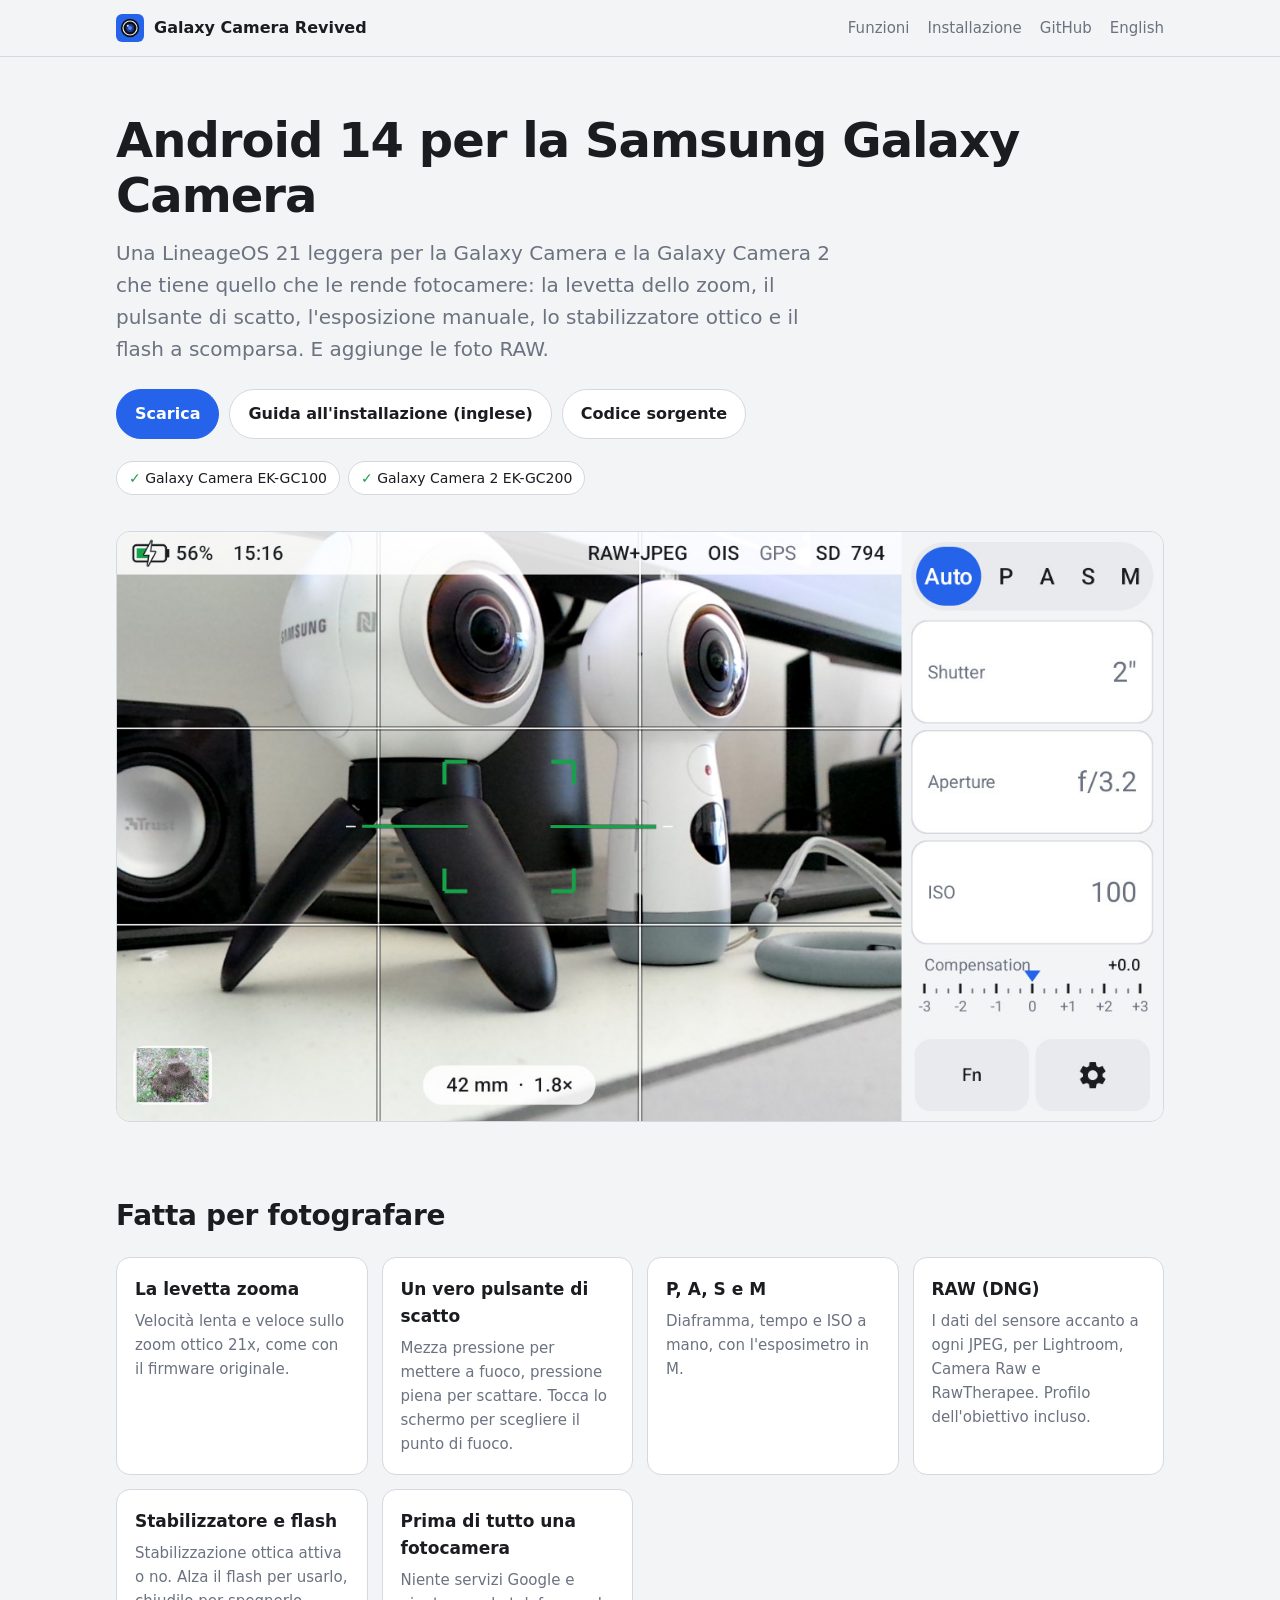
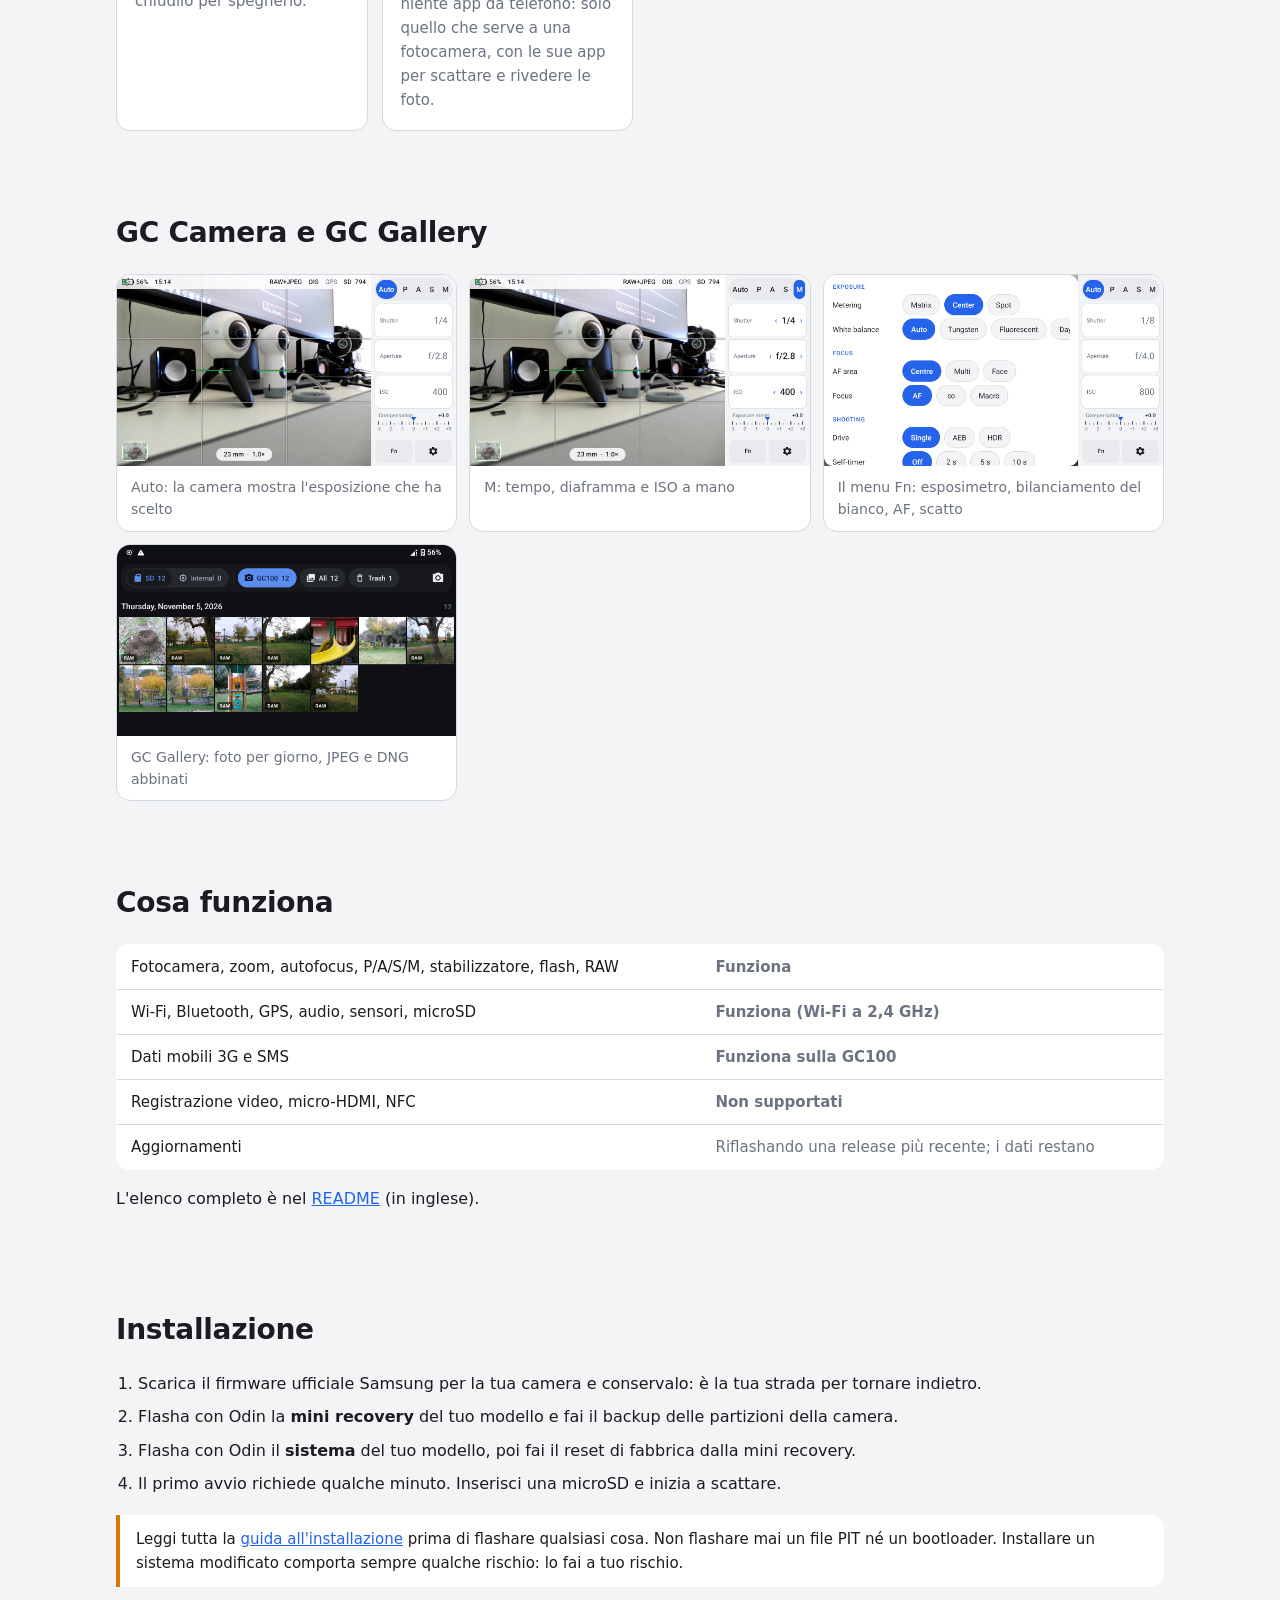
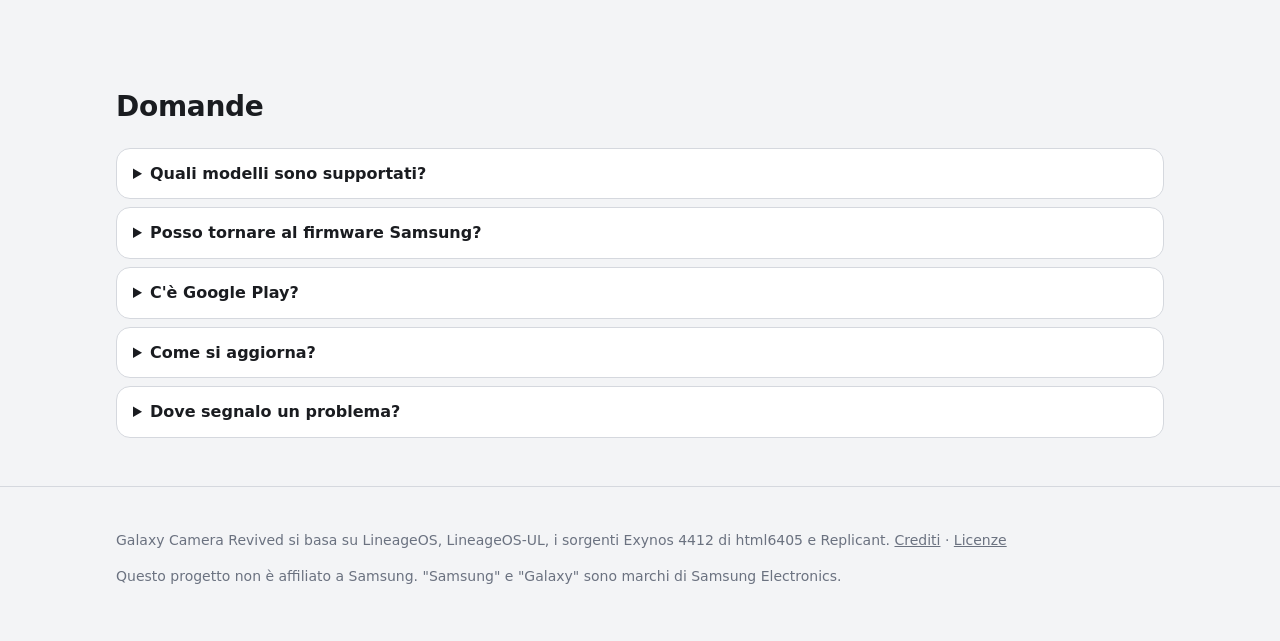
==== docs/it/index.html @ e8f49c90 "GitHub Pages site (English and Italian) and the social preview docs/index.html and docs/it/index.htm" ====
<!doctype html>
<html lang="it">
<head>
<meta charset="utf-8">
<meta name="viewport" content="width=device-width, initial-scale=1">
<title>Galaxy Camera Revived: Android 14 per la Samsung Galaxy Camera (EK-GC100, EK-GC200)</title>
<meta name="description" content="Una custom ROM gratuita che porta Android 14 (LineageOS 21) sulla Samsung Galaxy Camera EK-GC100 e sulla Galaxy Camera 2 EK-GC200: zoom ottico 21x con la levetta, P/A/S/M, stabilizzatore, flash a scomparsa e foto RAW (DNG).">
<link rel="canonical" href="https://simoneluconi.github.io/GalaxyCameraRevived/it/">
<link rel="alternate" hreflang="en" href="https://simoneluconi.github.io/GalaxyCameraRevived/">
<link rel="alternate" hreflang="it" href="https://simoneluconi.github.io/GalaxyCameraRevived/it/">
<link rel="alternate" hreflang="x-default" href="https://simoneluconi.github.io/GalaxyCameraRevived/">
<link rel="icon" href="../icon.svg" type="image/svg+xml">
<link rel="stylesheet" href="../style.css">
<meta property="og:type" content="website">
<meta property="og:title" content="Galaxy Camera Revived: Android 14 per la Samsung Galaxy Camera">
<meta property="og:description" content="LineageOS 21 per la Galaxy Camera EK-GC100 e la Galaxy Camera 2 EK-GC200: zoom 21x, modalità manuali, stabilizzatore, RAW (DNG).">
<meta property="og:url" content="https://simoneluconi.github.io/GalaxyCameraRevived/it/">
<meta property="og:image" content="https://simoneluconi.github.io/GalaxyCameraRevived/social-preview.png">
<meta property="og:image:width" content="1280">
<meta property="og:image:height" content="640">
<meta property="og:locale" content="it_IT">
<meta property="og:locale:alternate" content="en_US">
<meta name="twitter:card" content="summary_large_image">
<meta name="twitter:title" content="Galaxy Camera Revived: Android 14 per la Samsung Galaxy Camera">
<meta name="twitter:description" content="LineageOS 21 per la EK-GC100 e la EK-GC200: zoom 21x, modalità manuali, stabilizzatore, RAW (DNG).">
<meta name="twitter:image" content="https://simoneluconi.github.io/GalaxyCameraRevived/social-preview.png">
<script type="application/ld+json">
{
  "@context": "https://schema.org",
  "@type": "SoftwareApplication",
  "name": "Galaxy Camera Revived",
  "inLanguage": "it",
  "description": "Una custom ROM (LineageOS 21, Android 14) per la Samsung Galaxy Camera EK-GC100 e la Galaxy Camera 2 EK-GC200, con le sue app fotocamera e galleria e il supporto RAW (DNG).",
  "applicationCategory": "OperatingSystem",
  "operatingSystem": "Android 14 (LineageOS 21)",
  "softwareVersion": "20261112",
  "url": "https://simoneluconi.github.io/GalaxyCameraRevived/it/",
  "downloadUrl": "https://github.com/simoneluconi/GalaxyCameraRevived/releases/latest",
  "codeRepository": "https://github.com/simoneluconi/GalaxyCameraRevived",
  "offers": { "@type": "Offer", "price": "0", "priceCurrency": "EUR" },
  "author": { "@type": "Person", "name": "Simone Luconi", "url": "https://github.com/simoneluconi" }
}
</script>
<script type="application/ld+json">
{
  "@context": "https://schema.org",
  "@type": "FAQPage",
  "inLanguage": "it",
  "mainEntity": [
    { "@type": "Question", "name": "Quali modelli di Galaxy Camera sono supportati?",
      "acceptedAnswer": { "@type": "Answer", "text": "La Galaxy Camera EK-GC100 e la Galaxy Camera 2 EK-GC200. Ognuna ha i suoi file. GC110 e GC120 non sono supportate." } },
    { "@type": "Question", "name": "Posso tornare al firmware Samsung?",
      "acceptedAnswer": { "@type": "Answer", "text": "Sì. Il firmware ufficiale Samsung si può riflashare con Odin in qualsiasi momento. La guida spiega come, e chiede prima un backup delle partizioni della camera." } },
    { "@type": "Question", "name": "C'è Google Play?",
      "acceptedAnswer": { "@type": "Answer", "text": "No. Non ci sono servizi Google né store; le altre app si installano da file APK." } },
    { "@type": "Question", "name": "Come si aggiorna?",
      "acceptedAnswer": { "@type": "Answer", "text": "Si flasha con Odin il nuovo pacchetto di sistema del proprio modello. Foto, app e impostazioni restano." } },
    { "@type": "Question", "name": "Scatta in RAW?",
      "acceptedAnswer": { "@type": "Answer", "text": "Sì. GC Camera può salvare un DNG accanto a ogni JPEG. I DNG si aprono in Lightroom, Camera Raw e RawTherapee, ed è incluso un profilo dell'obiettivo." } }
  ]
}
</script>
</head>
<body>
<header class="top">
  <div class="wrap">
    <a class="brand" href="./"><img src="../icon.svg" alt="">Galaxy Camera Revived</a>
    <nav>
      <a class="hide-sm" href="#funzioni">Funzioni</a>
      <a class="hide-sm" href="#installazione">Installazione</a>
      <a href="https://github.com/simoneluconi/GalaxyCameraRevived">GitHub</a>
      <a href="../" hreflang="en" lang="en">English</a>
    </nav>
  </div>
</header>

<main class="wrap">
  <section class="hero">
    <h1>Android 14 per la Samsung Galaxy Camera</h1>
    <p class="lead">Una LineageOS 21 leggera per la Galaxy Camera e la Galaxy Camera 2 che tiene quello che le rende fotocamere: la levetta dello zoom, il pulsante di scatto, l'esposizione manuale, lo stabilizzatore ottico e il flash a scomparsa. E aggiunge le foto RAW.</p>
    <div class="buttons">
      <a class="btn primary" href="https://github.com/simoneluconi/GalaxyCameraRevived/releases/latest">Scarica</a>
      <a class="btn" href="https://github.com/simoneluconi/GalaxyCameraRevived/blob/main/docs/INSTALL.md">Guida all'installazione (inglese)</a>
      <a class="btn" href="https://github.com/simoneluconi/GalaxyCameraRevived">Codice sorgente</a>
    </div>
    <div class="models">
      <span class="chip"><b>✓</b> Galaxy Camera EK-GC100</span>
      <span class="chip"><b>✓</b> Galaxy Camera 2 EK-GC200</span>
    </div>
    <div class="shot-hero"><img src="../screenshots/camera-zoom.jpg" alt="GC Camera con lo zoom e la messa a fuoco bloccata, su una Galaxy Camera con Galaxy Camera Revived" width="1280" height="720"></div>
  </section>

  <section id="funzioni">
    <h2>Fatta per fotografare</h2>
    <div class="grid">
      <div class="card"><h3>La levetta zooma</h3><p>Velocità lenta e veloce sullo zoom ottico 21x, come con il firmware originale.</p></div>
      <div class="card"><h3>Un vero pulsante di scatto</h3><p>Mezza pressione per mettere a fuoco, pressione piena per scattare. Tocca lo schermo per scegliere il punto di fuoco.</p></div>
      <div class="card"><h3>P, A, S e M</h3><p>Diaframma, tempo e ISO a mano, con l'esposimetro in M.</p></div>
      <div class="card"><h3>RAW (DNG)</h3><p>I dati del sensore accanto a ogni JPEG, per Lightroom, Camera Raw e RawTherapee. Profilo dell'obiettivo incluso.</p></div>
      <div class="card"><h3>Stabilizzatore e flash</h3><p>Stabilizzazione ottica attiva o no. Alza il flash per usarlo, chiudilo per spegnerlo.</p></div>
      <div class="card"><h3>Prima di tutto una fotocamera</h3><p>Niente servizi Google e niente app da telefono: solo quello che serve a una fotocamera, con le sue app per scattare e rivedere le foto.</p></div>
    </div>
  </section>

  <section id="schermate">
    <h2>GC Camera e GC Gallery</h2>
    <div class="shots">
      <figure><img src="../screenshots/camera-auto.jpg" alt="GC Camera in modalità Auto" loading="lazy" width="1280" height="720"><figcaption>Auto: la camera mostra l'esposizione che ha scelto</figcaption></figure>
      <figure><img src="../screenshots/camera-manual.jpg" alt="GC Camera in modalità manuale" loading="lazy" width="1280" height="720"><figcaption>M: tempo, diaframma e ISO a mano</figcaption></figure>
      <figure><img src="../screenshots/camera-fn.jpg" alt="Il menu Fn di GC Camera" loading="lazy" width="1280" height="720"><figcaption>Il menu Fn: esposimetro, bilanciamento del bianco, AF, scatto</figcaption></figure>
      <figure><img src="../screenshots/gallery-grid.jpg" alt="La griglia di GC Gallery" loading="lazy" width="1280" height="720"><figcaption>GC Gallery: foto per giorno, JPEG e DNG abbinati</figcaption></figure>
    </div>
  </section>

  <section id="stato">
    <h2>Cosa funziona</h2>
    <table class="status">
      <tr><td>Fotocamera, zoom, autofocus, P/A/S/M, stabilizzatore, flash, RAW</td><td class="ok">Funziona</td></tr>
      <tr><td>Wi-Fi, Bluetooth, GPS, audio, sensori, microSD</td><td class="ok">Funziona (Wi-Fi a 2,4 GHz)</td></tr>
      <tr><td>Dati mobili 3G e SMS</td><td class="ok">Funziona sulla GC100</td></tr>
      <tr><td>Registrazione video, micro-HDMI, NFC</td><td class="no">Non supportati</td></tr>
      <tr><td>Aggiornamenti</td><td>Riflashando una release più recente; i dati restano</td></tr>
    </table>
    <p>L'elenco completo è nel <a href="https://github.com/simoneluconi/GalaxyCameraRevived#what-works">README</a> (in inglese).</p>
  </section>

  <section id="installazione">
    <h2>Installazione</h2>
    <ol class="steps">
      <li>Scarica il firmware ufficiale Samsung per la tua camera e conservalo: è la tua strada per tornare indietro.</li>
      <li>Flasha con Odin la <b>mini recovery</b> del tuo modello e fai il backup delle partizioni della camera.</li>
      <li>Flasha con Odin il <b>sistema</b> del tuo modello, poi fai il reset di fabbrica dalla mini recovery.</li>
      <li>Il primo avvio richiede qualche minuto. Inserisci una microSD e inizia a scattare.</li>
    </ol>
    <div class="note">Leggi tutta la <a href="https://github.com/simoneluconi/GalaxyCameraRevived/blob/main/docs/INSTALL.md">guida all'installazione</a> prima di flashare qualsiasi cosa. Non flashare mai un file PIT né un bootloader. Installare un sistema modificato comporta sempre qualche rischio: lo fai a tuo rischio.</div>
  </section>

  <section id="domande">
    <h2>Domande</h2>
    <details><summary>Quali modelli sono supportati?</summary><p>La Galaxy Camera EK-GC100 e la Galaxy Camera 2 EK-GC200. Ognuna ha i suoi file: non flashare mai i file di un modello sull'altro. GC110 e GC120 non sono supportate.</p></details>
    <details><summary>Posso tornare al firmware Samsung?</summary><p>Sì, con Odin, in qualsiasi momento. La guida spiega come.</p></details>
    <details><summary>C'è Google Play?</summary><p>No. Non ci sono servizi Google né store; le altre app si installano da file APK.</p></details>
    <details><summary>Come si aggiorna?</summary><p>Si flasha con Odin il nuovo pacchetto di sistema del proprio modello. Foto, app e impostazioni restano.</p></details>
    <details><summary>Dove segnalo un problema?</summary><p>Apri una <a href="https://github.com/simoneluconi/GalaxyCameraRevived/issues">issue su GitHub</a>, indicando il modello e i passi che portano al problema.</p></details>
  </section>
</main>

<footer>
  <div class="wrap">
    <p>Galaxy Camera Revived si basa su LineageOS, LineageOS-UL, i sorgenti Exynos 4412 di html6405 e Replicant. <a href="https://github.com/simoneluconi/GalaxyCameraRevived#credits">Crediti</a> · <a href="https://github.com/simoneluconi/GalaxyCameraRevived#licences">Licenze</a></p>
    <p>Questo progetto non è affiliato a Samsung. "Samsung" e "Galaxy" sono marchi di Samsung Electronics.</p>
  </div>
</footer>
</body>
</html>
---- docs/style.css ----
:root {
  --bg: #f3f4f6;
  --surface: #ffffff;
  --surface-2: #e8eaee;
  --text: #1a1c20;
  --muted: #6b7280;
  --line: #d5d8de;
  --accent: #2563eb;
  --on-accent: #ffffff;
  --ok: #16a34a;
  --warn: #d97706;
  --radius: 14px;
  --max: 1080px;
}
@media (prefers-color-scheme: dark) {
  :root {
    --bg: #0f1013;
    --surface: #181a1e;
    --surface-2: #25282d;
    --text: #e8eaee;
    --muted: #9ca3af;
    --line: #2f3338;
    --accent: #4f86f7;
    --ok: #22c55e;
    --warn: #f59e0b;
  }
}
* { box-sizing: border-box; }
html { scroll-behavior: smooth; }
body {
  margin: 0;
  background: var(--bg);
  color: var(--text);
  font: 16px/1.6 system-ui, -apple-system, "Segoe UI", Roboto, "Helvetica Neue", Arial, sans-serif;
}
a { color: var(--accent); }
img { max-width: 100%; height: auto; display: block; }
.wrap { max-width: var(--max); margin: 0 auto; padding: 0 16px; }

header.top {
  position: sticky; top: 0; z-index: 10;
  background: color-mix(in srgb, var(--bg) 88%, transparent);
  backdrop-filter: blur(8px);
  border-bottom: 1px solid var(--line);
}
header.top .wrap { display: flex; align-items: center; gap: 12px; height: 56px; }
.brand { display: flex; align-items: center; gap: 10px; font-weight: 700; color: var(--text); text-decoration: none; }
.brand img { width: 28px; height: 28px; }
nav { margin-left: auto; display: flex; gap: 18px; font-size: 15px; }
nav a { color: var(--muted); text-decoration: none; }
nav a:hover { color: var(--text); }
@media (max-width: 640px) { nav .hide-sm { display: none; } }

.hero { padding: 56px 0 32px; }
.hero h1 { font-size: clamp(30px, 5vw, 48px); line-height: 1.15; margin: 0 0 14px; letter-spacing: -0.02em; }
.hero p.lead { font-size: clamp(17px, 2.2vw, 20px); color: var(--muted); max-width: 720px; margin: 0 0 24px; }
.buttons { display: flex; flex-wrap: wrap; gap: 10px; }
.btn {
  display: inline-flex; align-items: center; gap: 8px;
  padding: 11px 18px; border-radius: 999px; font-weight: 600; text-decoration: none;
  border: 1px solid var(--line); color: var(--text); background: var(--surface);
}
.btn.primary { background: var(--accent); color: var(--on-accent); border-color: var(--accent); }
.models { display: flex; flex-wrap: wrap; gap: 8px; margin-top: 22px; }
.chip {
  font-size: 14px; padding: 5px 12px; border-radius: 999px;
  background: var(--surface); border: 1px solid var(--line);
}
.chip b { color: var(--ok); }

.shot-hero { margin-top: 36px; border-radius: var(--radius); overflow: hidden; border: 1px solid var(--line); }

section { padding: 40px 0; }
section h2 { font-size: 28px; margin: 0 0 18px; letter-spacing: -0.01em; }
.grid { display: grid; gap: 14px; grid-template-columns: repeat(auto-fit, minmax(240px, 1fr)); }
.card {
  background: var(--surface); border: 1px solid var(--line); border-radius: var(--radius);
  padding: 18px;
}
.card h3 { margin: 0 0 6px; font-size: 17px; }
.card p { margin: 0; color: var(--muted); font-size: 15px; }

.shots { display: grid; gap: 12px; grid-template-columns: repeat(auto-fit, minmax(300px, 1fr)); }
.shots figure { margin: 0; background: var(--surface); border: 1px solid var(--line); border-radius: var(--radius); overflow: hidden; }
.shots figcaption { padding: 10px 14px; font-size: 14px; color: var(--muted); }

table.status { width: 100%; border-collapse: collapse; background: var(--surface); border: 1px solid var(--line); border-radius: var(--radius); overflow: hidden; }
table.status td { padding: 10px 14px; border-top: 1px solid var(--line); vertical-align: top; font-size: 15px; }
table.status tr:first-child td { border-top: 0; }
table.status td:last-child { color: var(--muted); }
.ok { color: var(--ok); font-weight: 600; }
.no { color: var(--warn); font-weight: 600; }

ol.steps { padding-left: 22px; }
ol.steps li { margin: 8px 0; }
.note {
  border-left: 4px solid var(--warn); background: var(--surface); padding: 12px 16px;
  border-radius: 0 var(--radius) var(--radius) 0; margin: 18px 0; font-size: 15px;
}
details { background: var(--surface); border: 1px solid var(--line); border-radius: var(--radius); padding: 12px 16px; margin: 8px 0; }
summary { cursor: pointer; font-weight: 600; }
details p { margin: 8px 0 2px; color: var(--muted); }

footer { border-top: 1px solid var(--line); padding: 28px 0 40px; color: var(--muted); font-size: 14px; }
footer a { color: var(--muted); }
code { background: var(--surface-2); padding: 1px 6px; border-radius: 6px; font-size: 0.92em; }
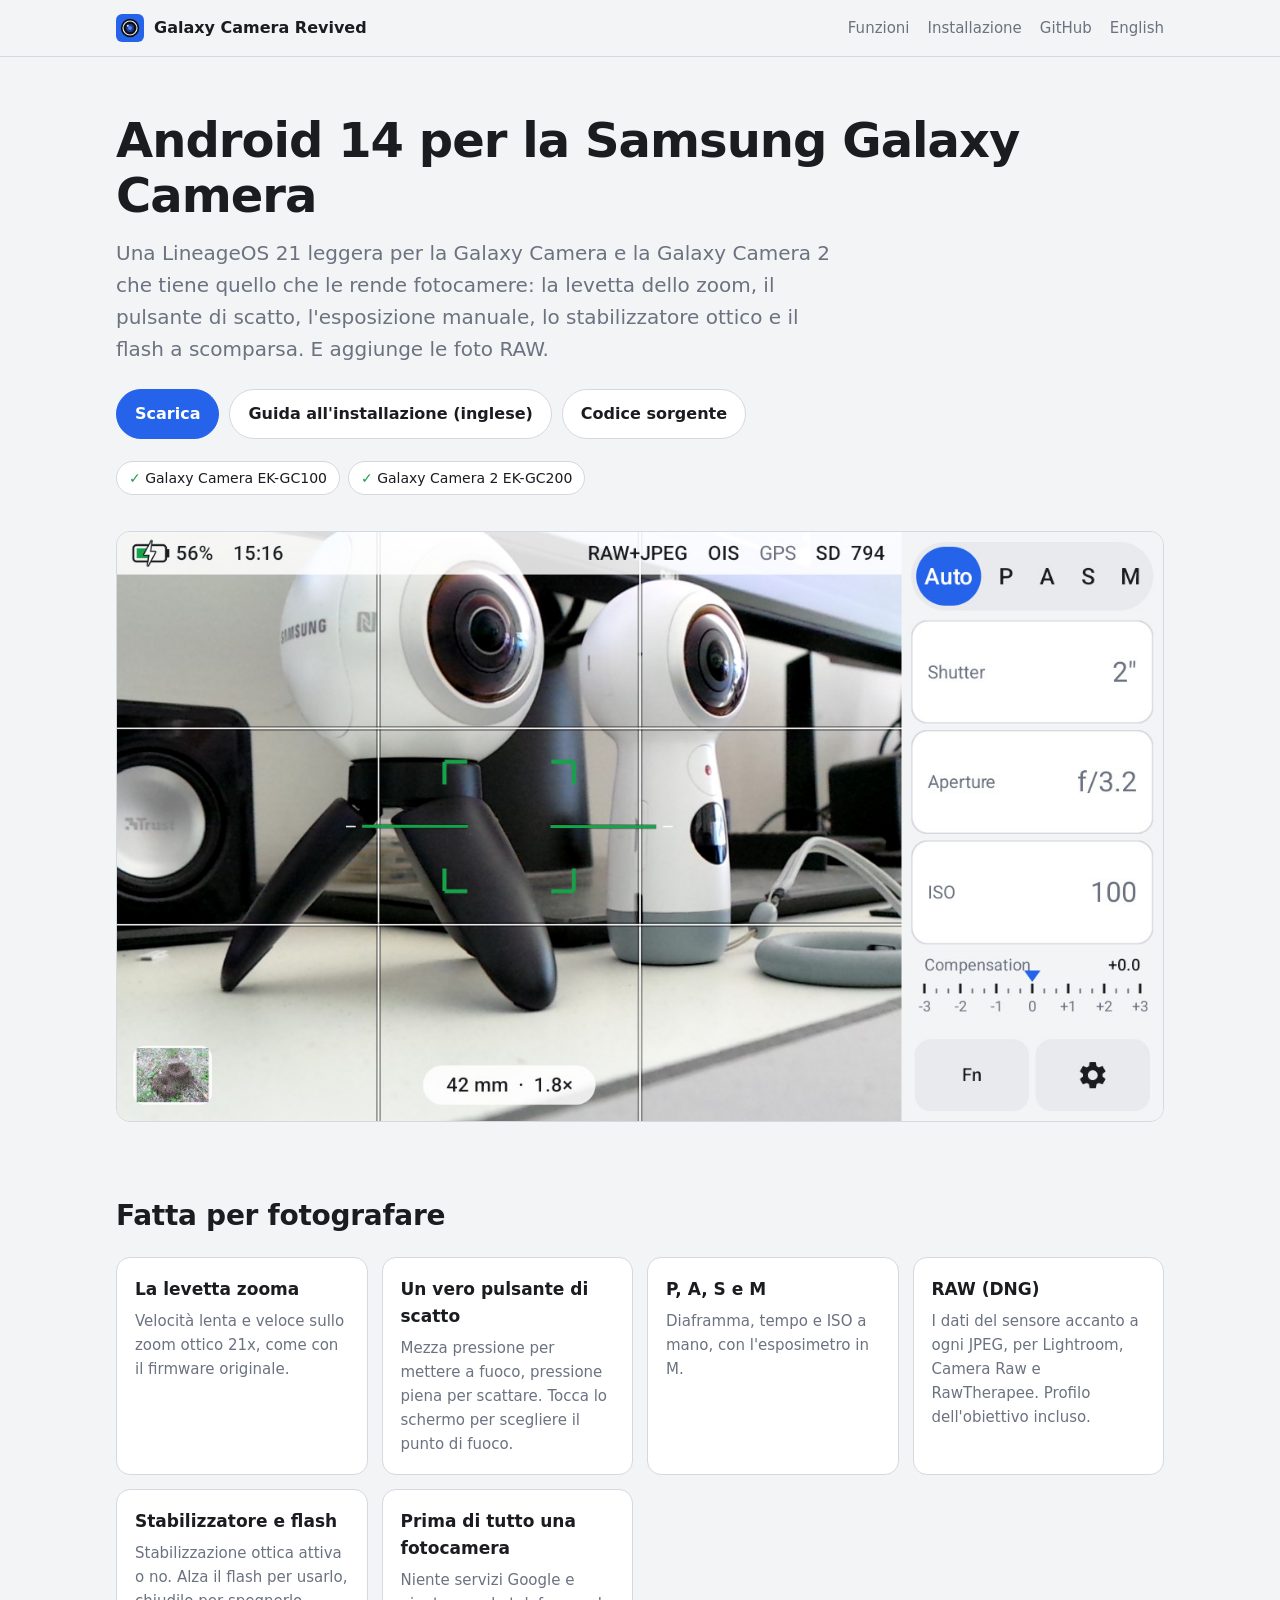
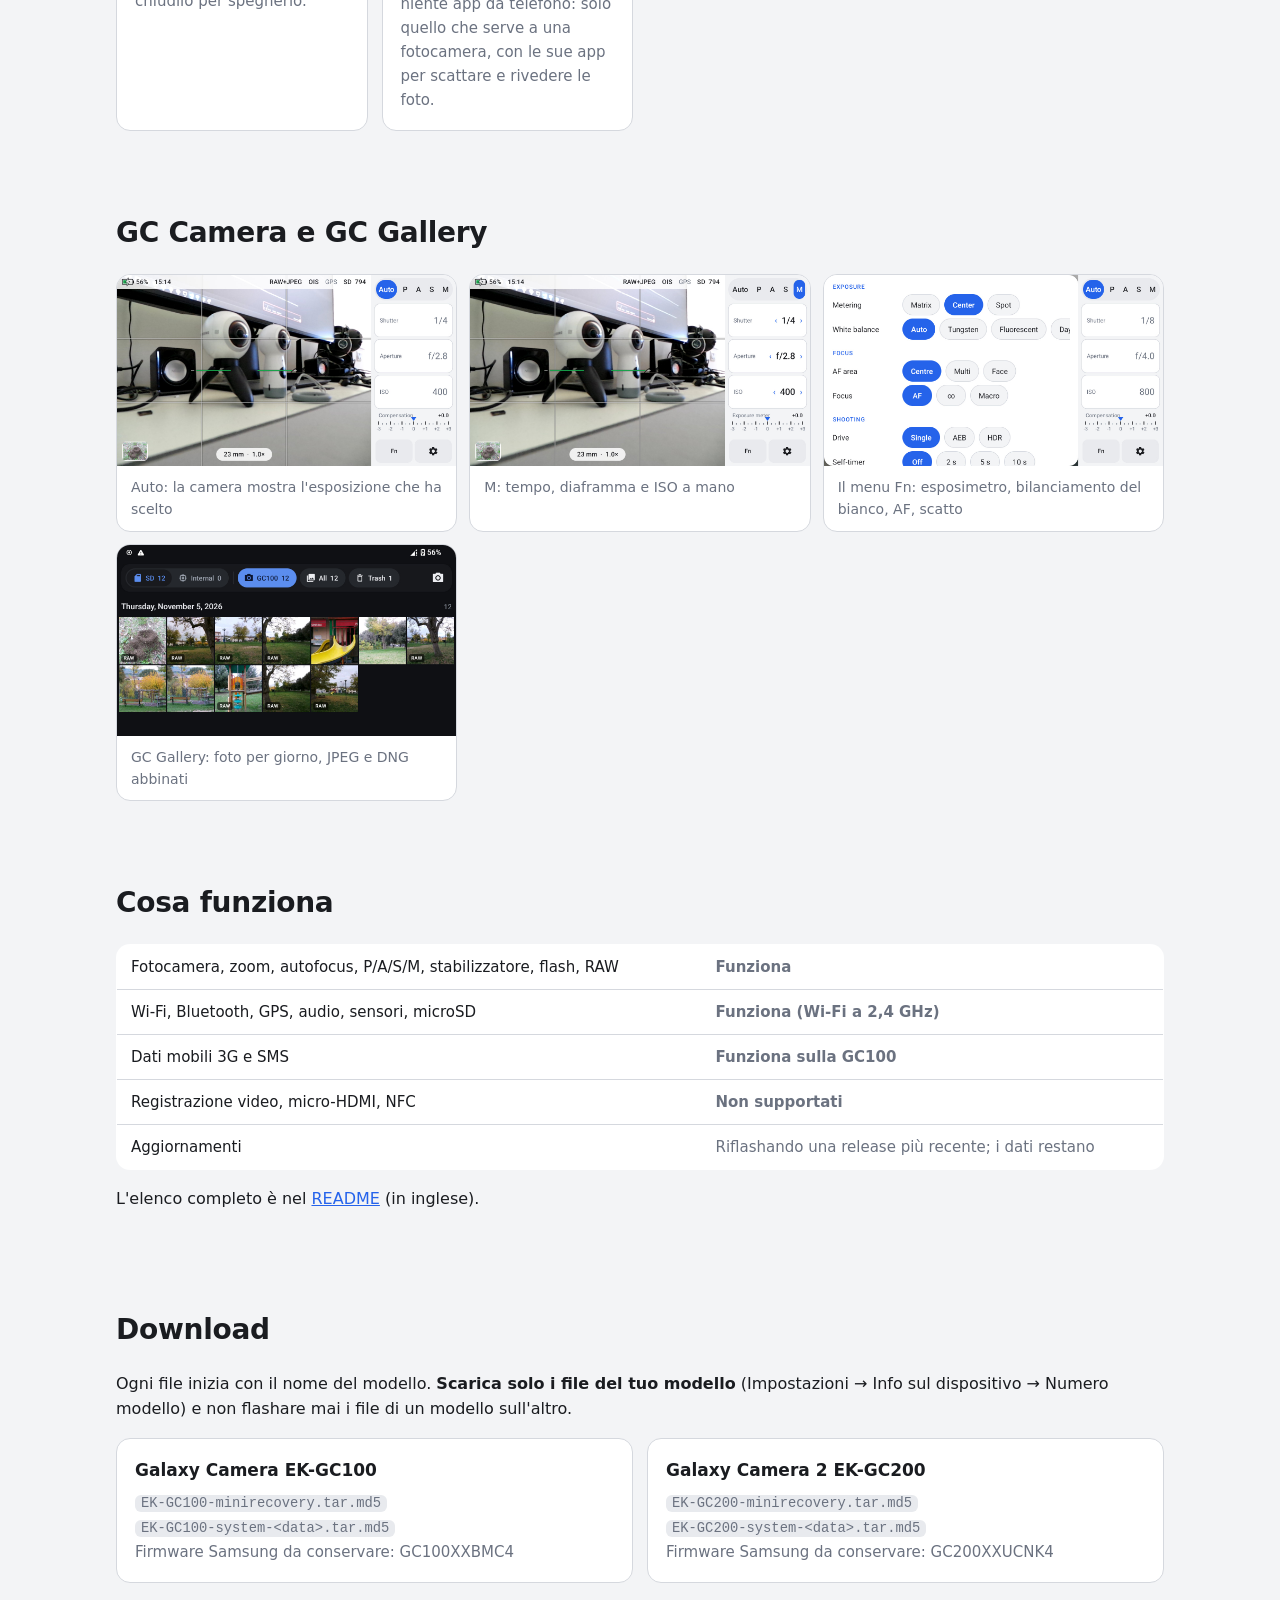
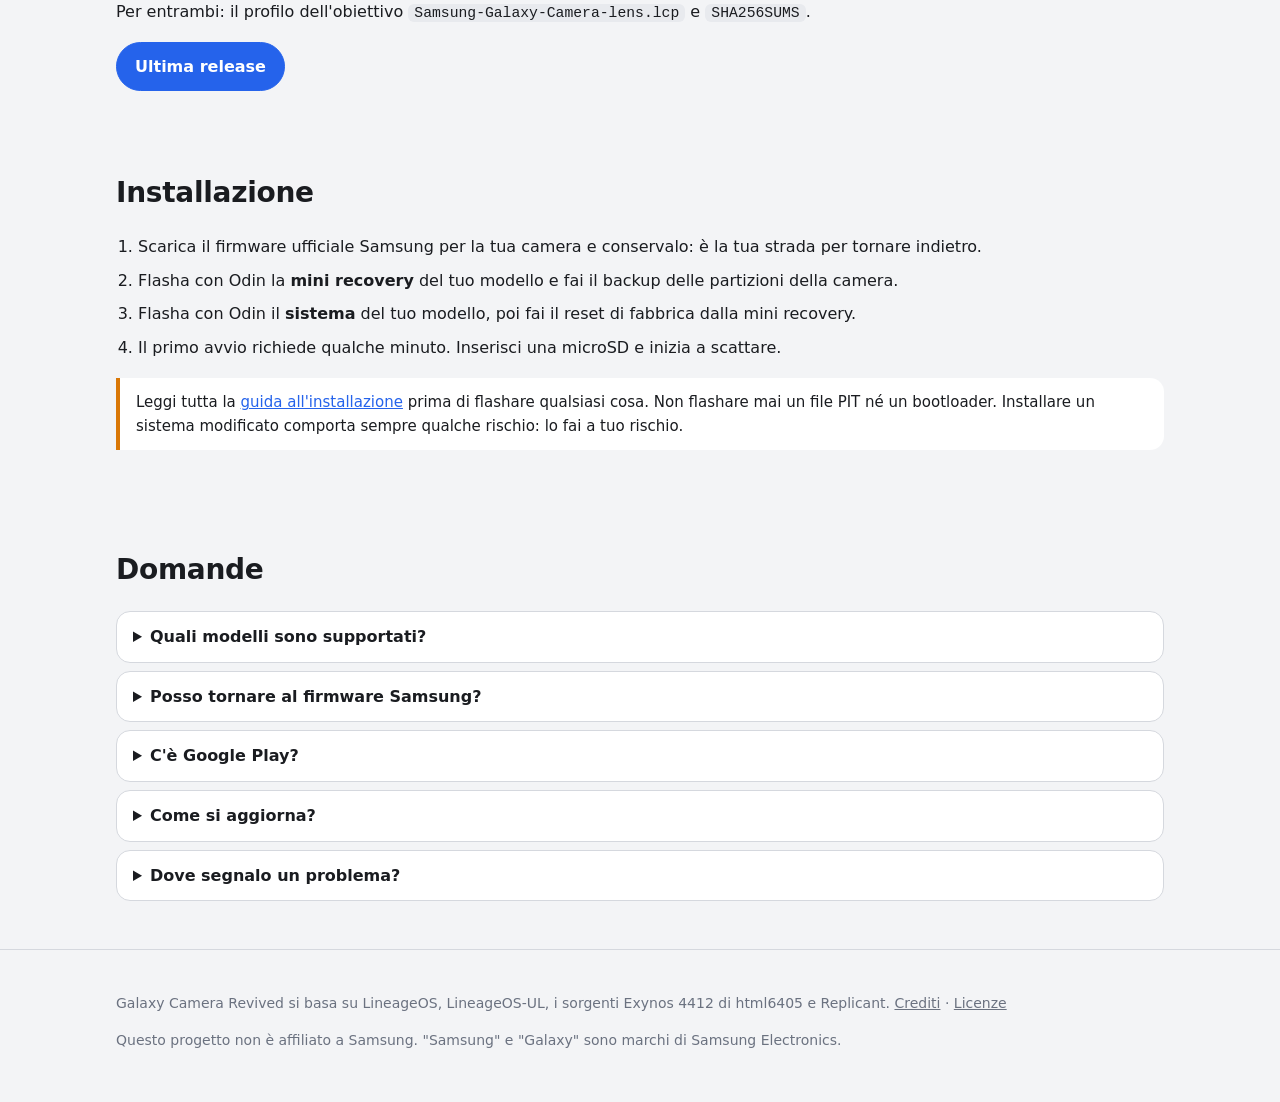
==== commit f0a32294: "Release files named by model, kept apart in every doc The release files now start with their model: " ====
--- a/docs/it/index.html
+++ b/docs/it/index.html
@@ -79,7 +79,7 @@
     <h1>Android 14 per la Samsung Galaxy Camera</h1>
     <p class="lead">Una LineageOS 21 leggera per la Galaxy Camera e la Galaxy Camera 2 che tiene quello che le rende fotocamere: la levetta dello zoom, il pulsante di scatto, l'esposizione manuale, lo stabilizzatore ottico e il flash a scomparsa. E aggiunge le foto RAW.</p>
     <div class="buttons">
-      <a class="btn primary" href="https://github.com/simoneluconi/GalaxyCameraRevived/releases/latest">Scarica</a>
+      <a class="btn primary" href="#scarica">Scarica</a>
       <a class="btn" href="https://github.com/simoneluconi/GalaxyCameraRevived/blob/main/docs/INSTALL.md">Guida all'installazione (inglese)</a>
       <a class="btn" href="https://github.com/simoneluconi/GalaxyCameraRevived">Codice sorgente</a>
     </div>
@@ -124,6 +124,17 @@
     <p>L'elenco completo è nel <a href="https://github.com/simoneluconi/GalaxyCameraRevived#what-works">README</a> (in inglese).</p>
   </section>
 
+  <section id="scarica">
+    <h2>Download</h2>
+    <p>Ogni file inizia con il nome del modello. <b>Scarica solo i file del tuo modello</b> (Impostazioni → Info sul dispositivo → Numero modello) e non flashare mai i file di un modello sull'altro.</p>
+    <div class="grid">
+      <div class="card"><h3>Galaxy Camera EK-GC100</h3><p><code>EK-GC100-minirecovery.tar.md5</code><br><code>EK-GC100-system-&lt;data&gt;.tar.md5</code><br>Firmware Samsung da conservare: GC100XXBMC4</p></div>
+      <div class="card"><h3>Galaxy Camera 2 EK-GC200</h3><p><code>EK-GC200-minirecovery.tar.md5</code><br><code>EK-GC200-system-&lt;data&gt;.tar.md5</code><br>Firmware Samsung da conservare: GC200XXUCNK4</p></div>
+    </div>
+    <p>Per entrambi: il profilo dell'obiettivo <code>Samsung-Galaxy-Camera-lens.lcp</code> e <code>SHA256SUMS</code>.</p>
+    <div class="buttons"><a class="btn primary" href="https://github.com/simoneluconi/GalaxyCameraRevived/releases/latest">Ultima release</a></div>
+  </section>
+
   <section id="installazione">
     <h2>Installazione</h2>
     <ol class="steps">
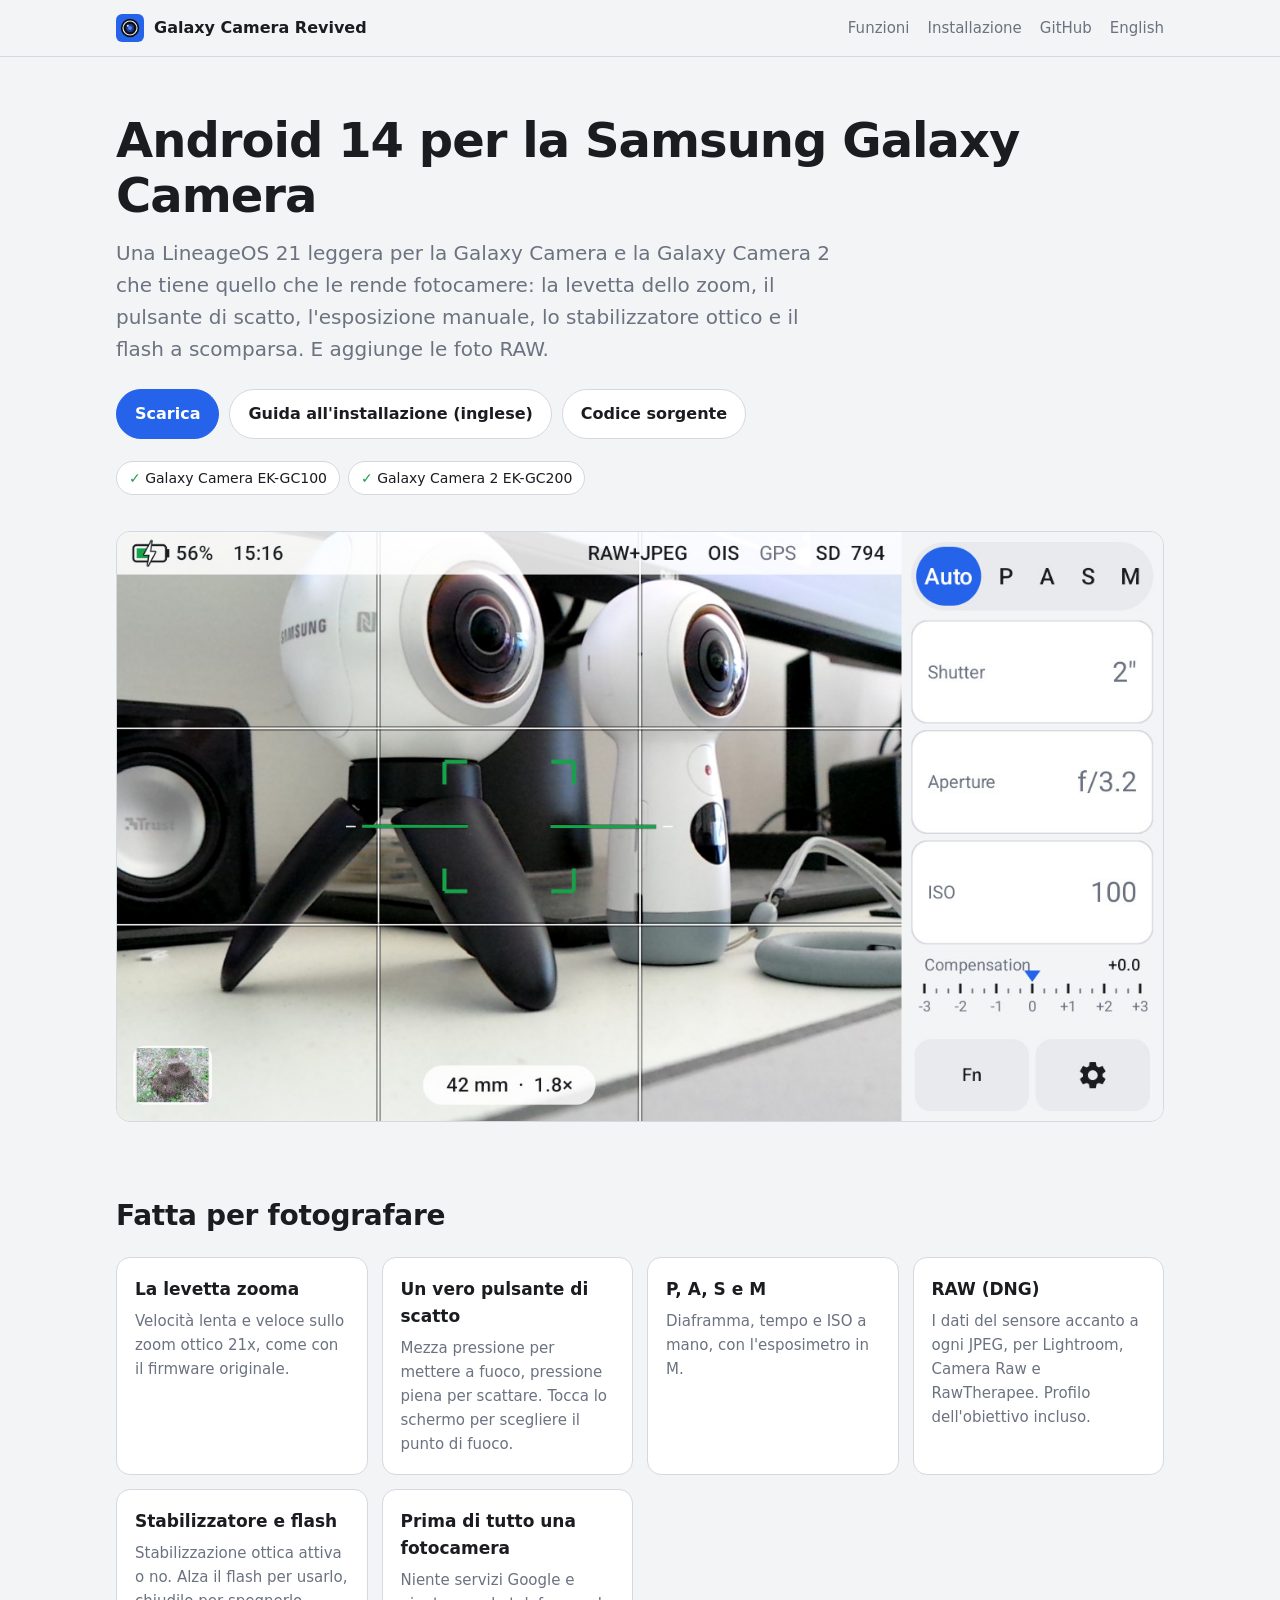
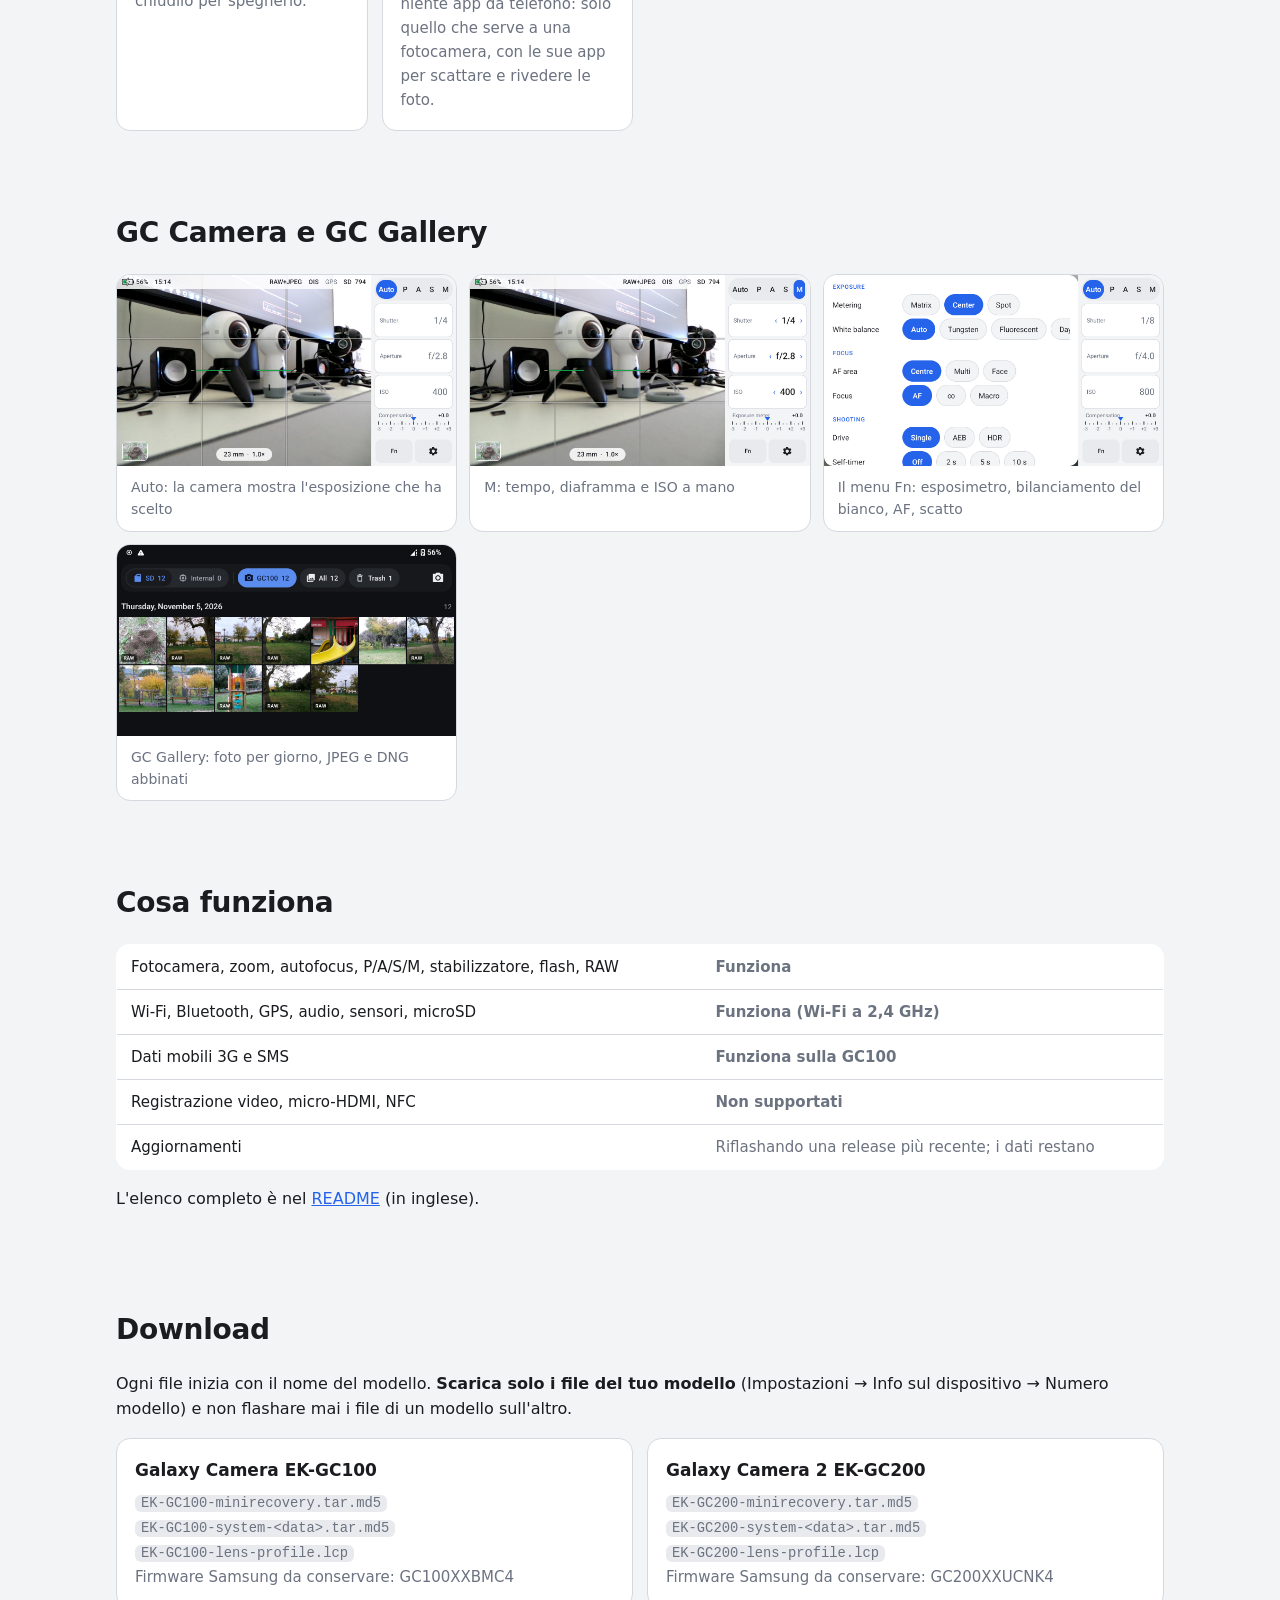
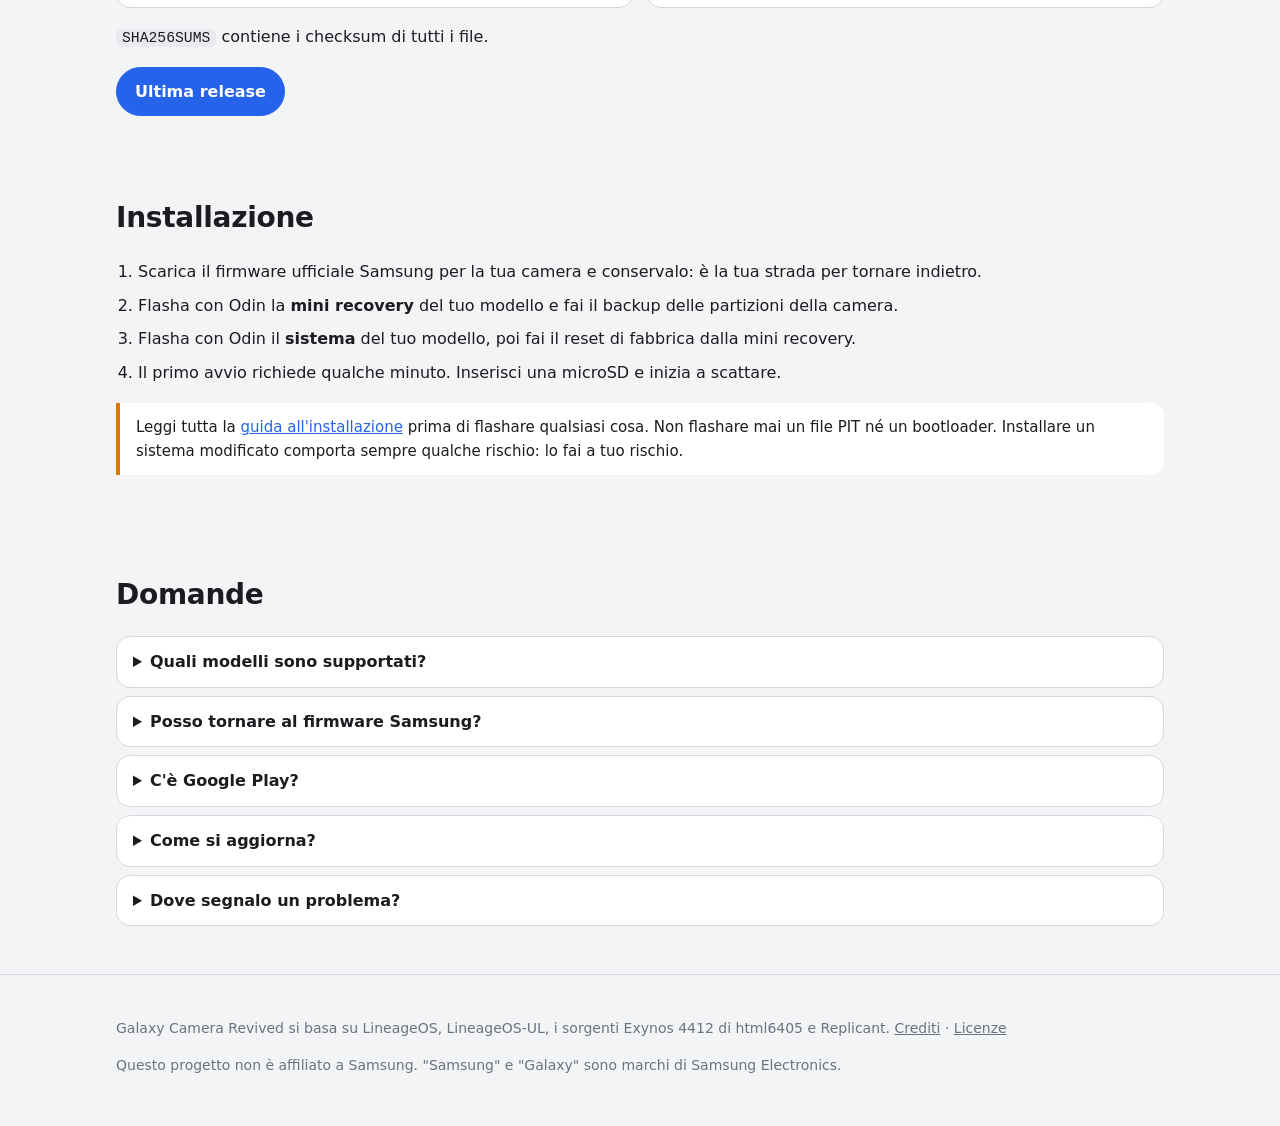
==== commit 462ee146: "Lens profiles for both cameras: EK-GC100 and EK-GC200 tools/gc100-lcp.py takes --camera: the EK-GC20" ====
--- a/docs/it/index.html
+++ b/docs/it/index.html
@@ -128,10 +128,10 @@
     <h2>Download</h2>
     <p>Ogni file inizia con il nome del modello. <b>Scarica solo i file del tuo modello</b> (Impostazioni → Info sul dispositivo → Numero modello) e non flashare mai i file di un modello sull'altro.</p>
     <div class="grid">
-      <div class="card"><h3>Galaxy Camera EK-GC100</h3><p><code>EK-GC100-minirecovery.tar.md5</code><br><code>EK-GC100-system-&lt;data&gt;.tar.md5</code><br>Firmware Samsung da conservare: GC100XXBMC4</p></div>
-      <div class="card"><h3>Galaxy Camera 2 EK-GC200</h3><p><code>EK-GC200-minirecovery.tar.md5</code><br><code>EK-GC200-system-&lt;data&gt;.tar.md5</code><br>Firmware Samsung da conservare: GC200XXUCNK4</p></div>
+      <div class="card"><h3>Galaxy Camera EK-GC100</h3><p><code>EK-GC100-minirecovery.tar.md5</code><br><code>EK-GC100-system-&lt;data&gt;.tar.md5</code><br><code>EK-GC100-lens-profile.lcp</code><br>Firmware Samsung da conservare: GC100XXBMC4</p></div>
+      <div class="card"><h3>Galaxy Camera 2 EK-GC200</h3><p><code>EK-GC200-minirecovery.tar.md5</code><br><code>EK-GC200-system-&lt;data&gt;.tar.md5</code><br><code>EK-GC200-lens-profile.lcp</code><br>Firmware Samsung da conservare: GC200XXUCNK4</p></div>
     </div>
-    <p>Per entrambi: il profilo dell'obiettivo <code>Samsung-Galaxy-Camera-lens.lcp</code> e <code>SHA256SUMS</code>.</p>
+    <p><code>SHA256SUMS</code> contiene i checksum di tutti i file.</p>
     <div class="buttons"><a class="btn primary" href="https://github.com/simoneluconi/GalaxyCameraRevived/releases/latest">Ultima release</a></div>
   </section>
 
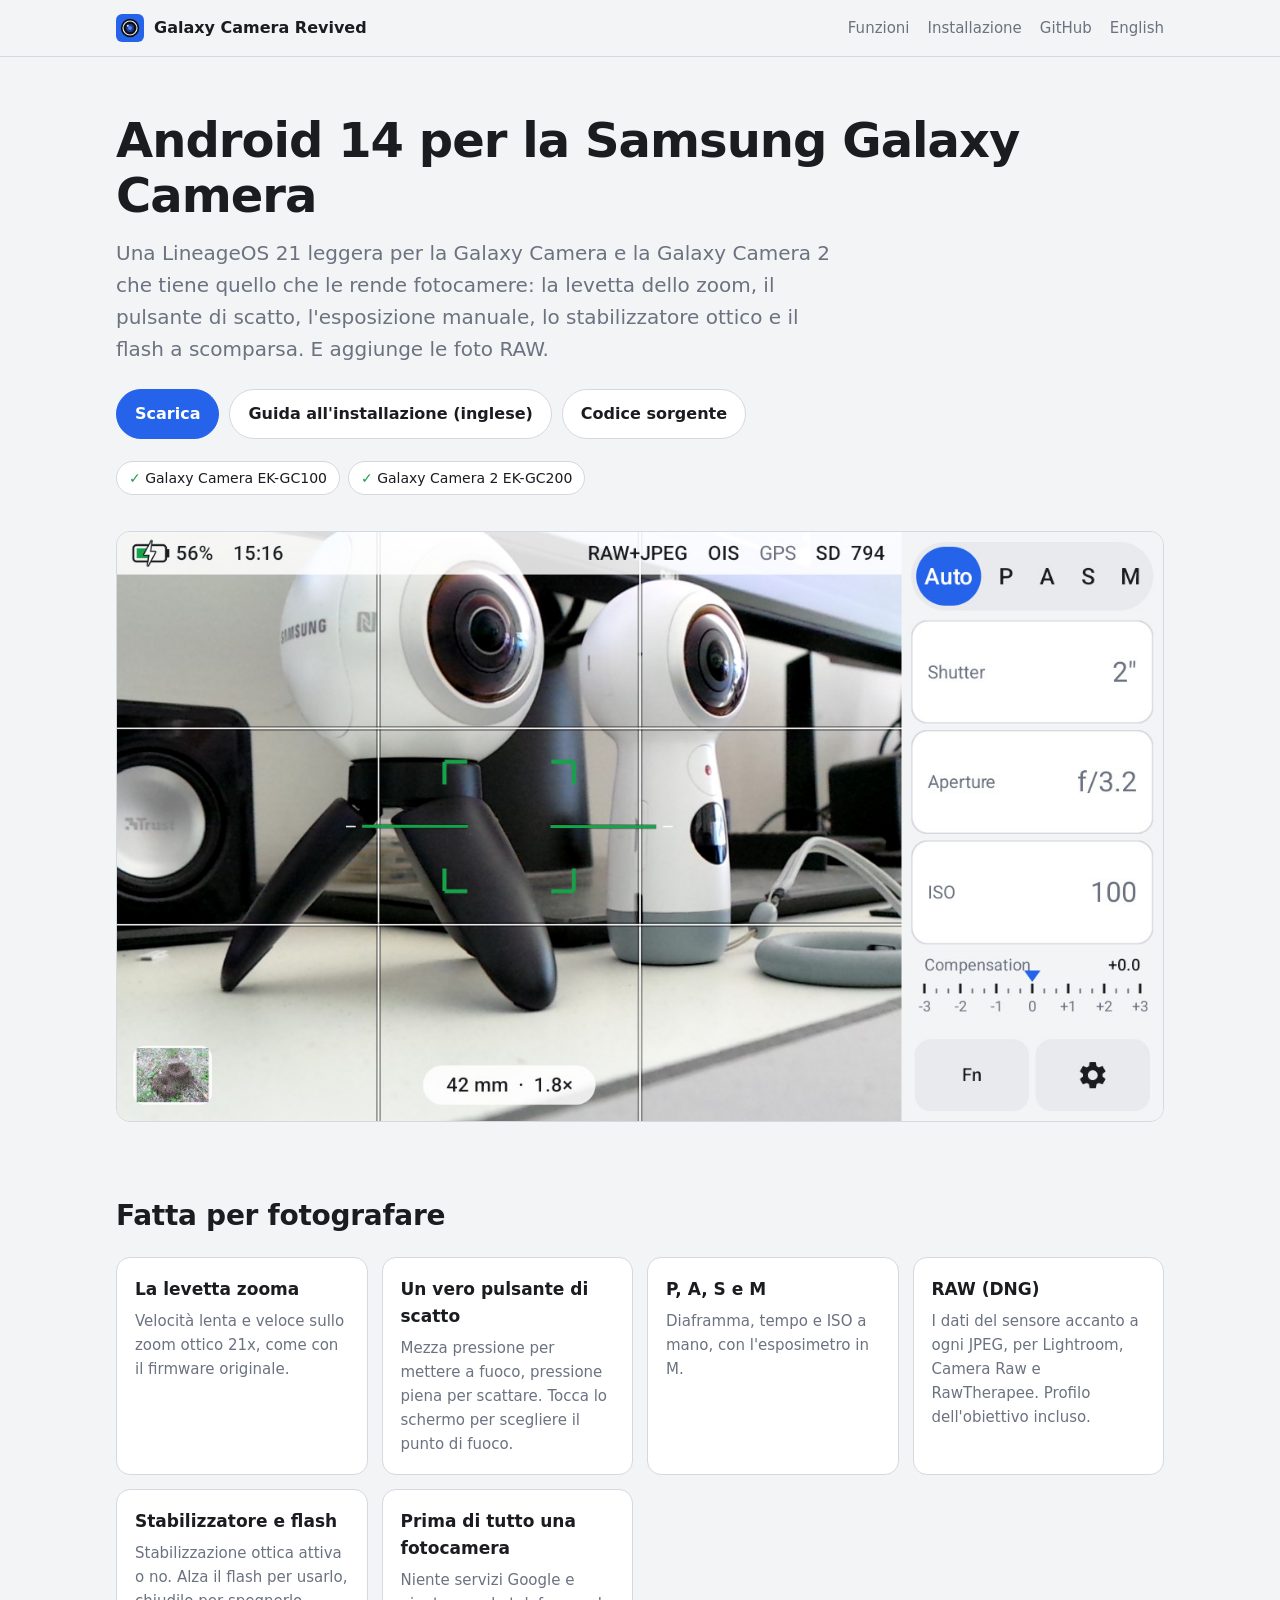
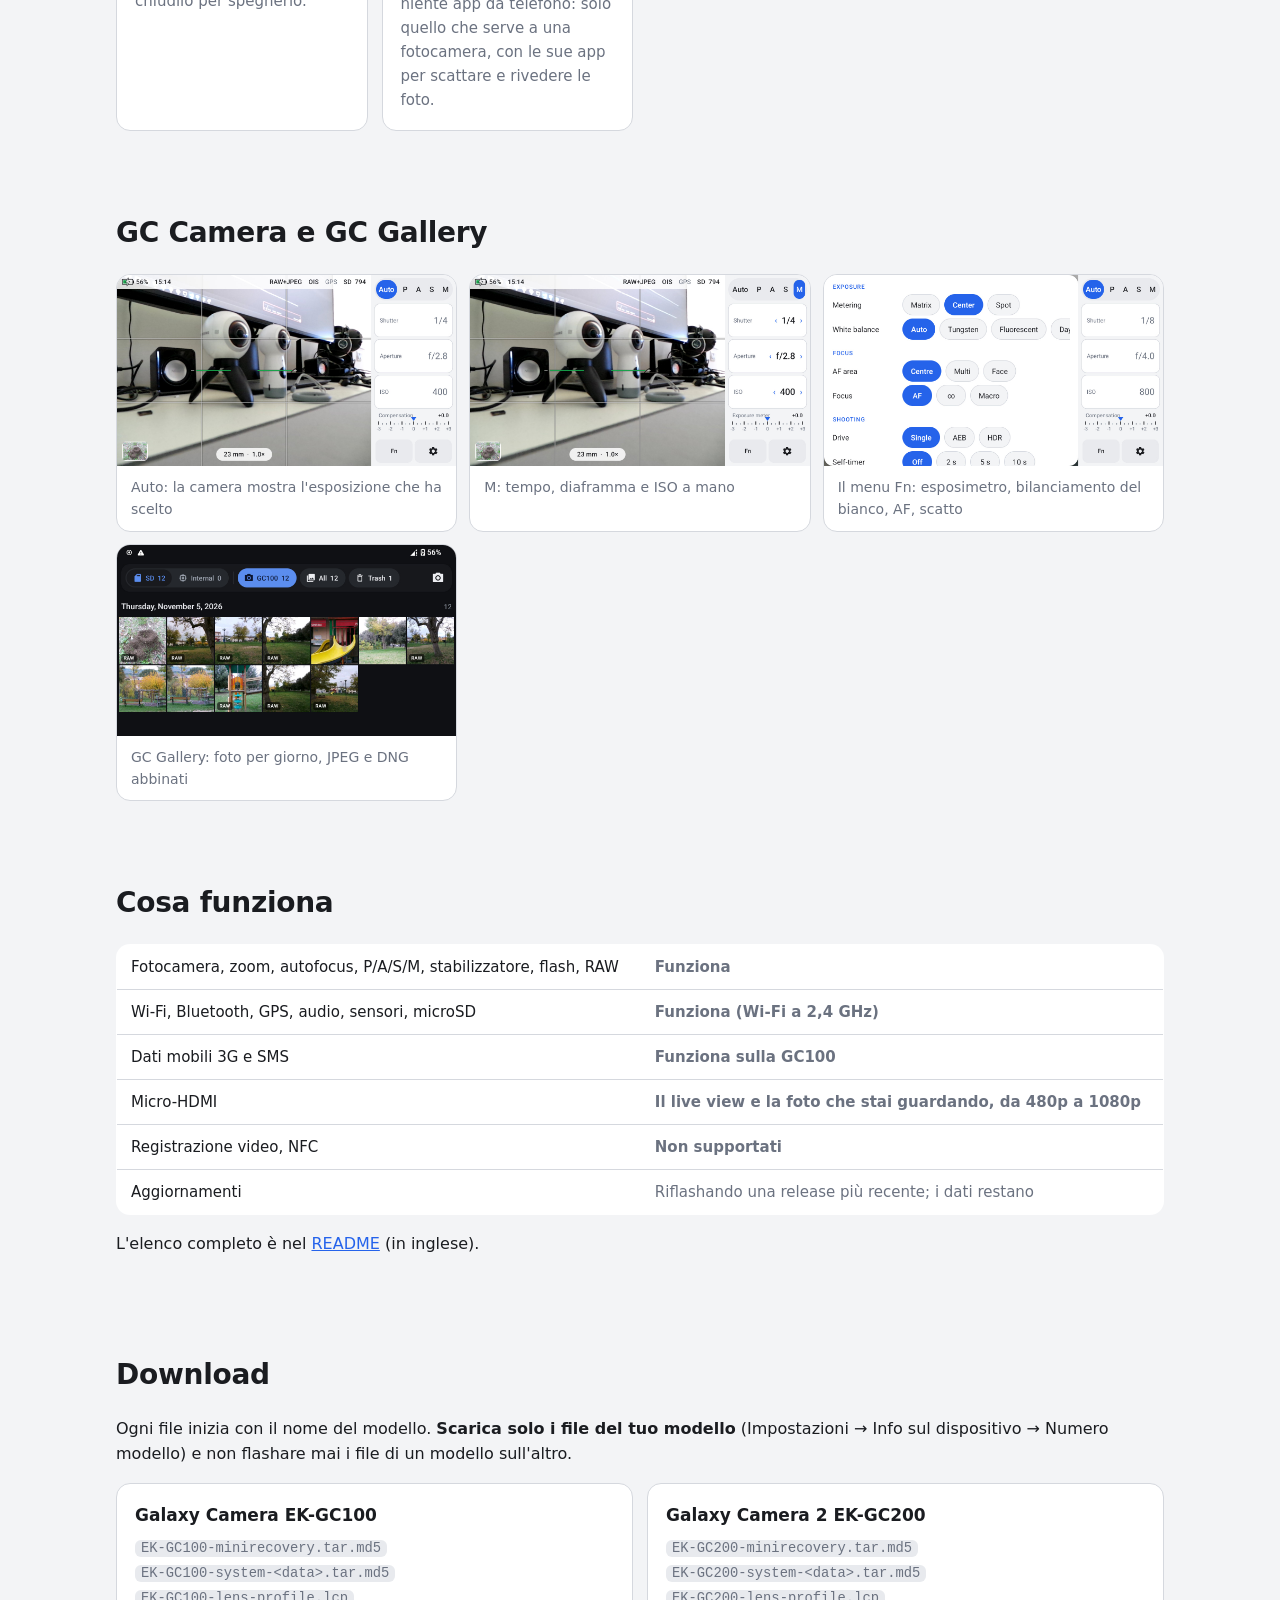
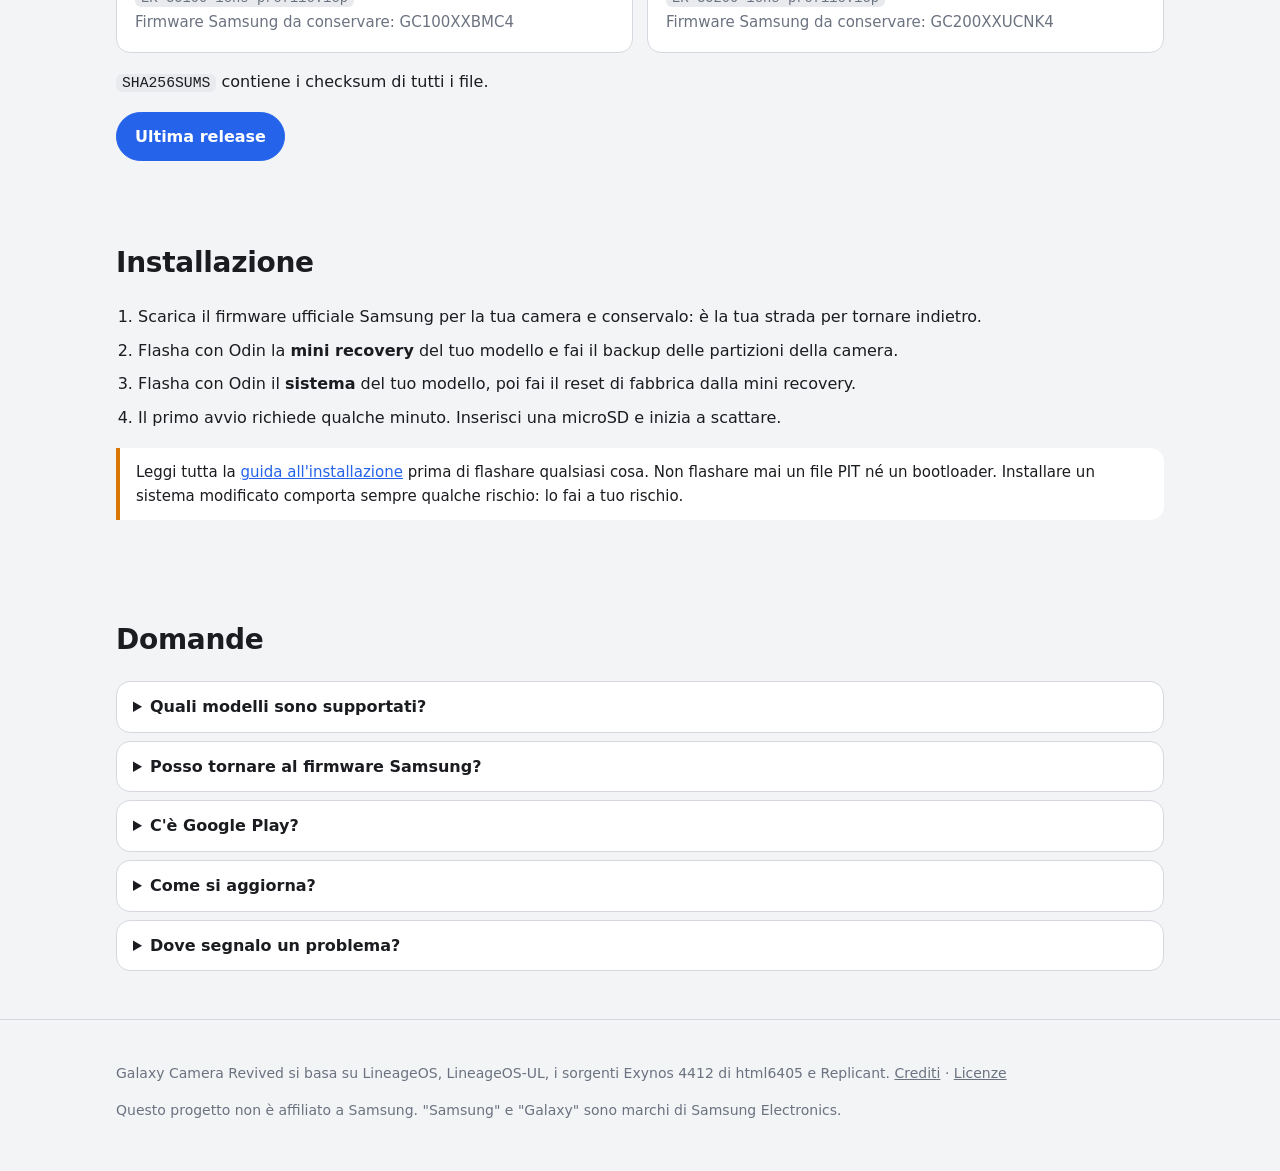
==== commit ff615cca: "Micro-HDMI: the camera's live view; release 20261114 - docs/HDMI.md: the live view (the camera HAL h" ====
--- a/docs/it/index.html
+++ b/docs/it/index.html
@@ -33,7 +33,7 @@
   "description": "Una custom ROM (LineageOS 21, Android 14) per la Samsung Galaxy Camera EK-GC100 e la Galaxy Camera 2 EK-GC200, con le sue app fotocamera e galleria e il supporto RAW (DNG).",
   "applicationCategory": "OperatingSystem",
   "operatingSystem": "Android 14 (LineageOS 21)",
-  "softwareVersion": "20261112",
+  "softwareVersion": "20261114",
   "url": "https://simoneluconi.github.io/GalaxyCameraRevived/it/",
   "downloadUrl": "https://github.com/simoneluconi/GalaxyCameraRevived/releases/latest",
   "codeRepository": "https://github.com/simoneluconi/GalaxyCameraRevived",
@@ -118,7 +118,8 @@
       <tr><td>Fotocamera, zoom, autofocus, P/A/S/M, stabilizzatore, flash, RAW</td><td class="ok">Funziona</td></tr>
       <tr><td>Wi-Fi, Bluetooth, GPS, audio, sensori, microSD</td><td class="ok">Funziona (Wi-Fi a 2,4 GHz)</td></tr>
       <tr><td>Dati mobili 3G e SMS</td><td class="ok">Funziona sulla GC100</td></tr>
-      <tr><td>Registrazione video, micro-HDMI, NFC</td><td class="no">Non supportati</td></tr>
+      <tr><td>Micro-HDMI</td><td class="ok">Il live view e la foto che stai guardando, da 480p a 1080p</td></tr>
+      <tr><td>Registrazione video, NFC</td><td class="no">Non supportati</td></tr>
       <tr><td>Aggiornamenti</td><td>Riflashando una release più recente; i dati restano</td></tr>
     </table>
     <p>L'elenco completo è nel <a href="https://github.com/simoneluconi/GalaxyCameraRevived#what-works">README</a> (in inglese).</p>
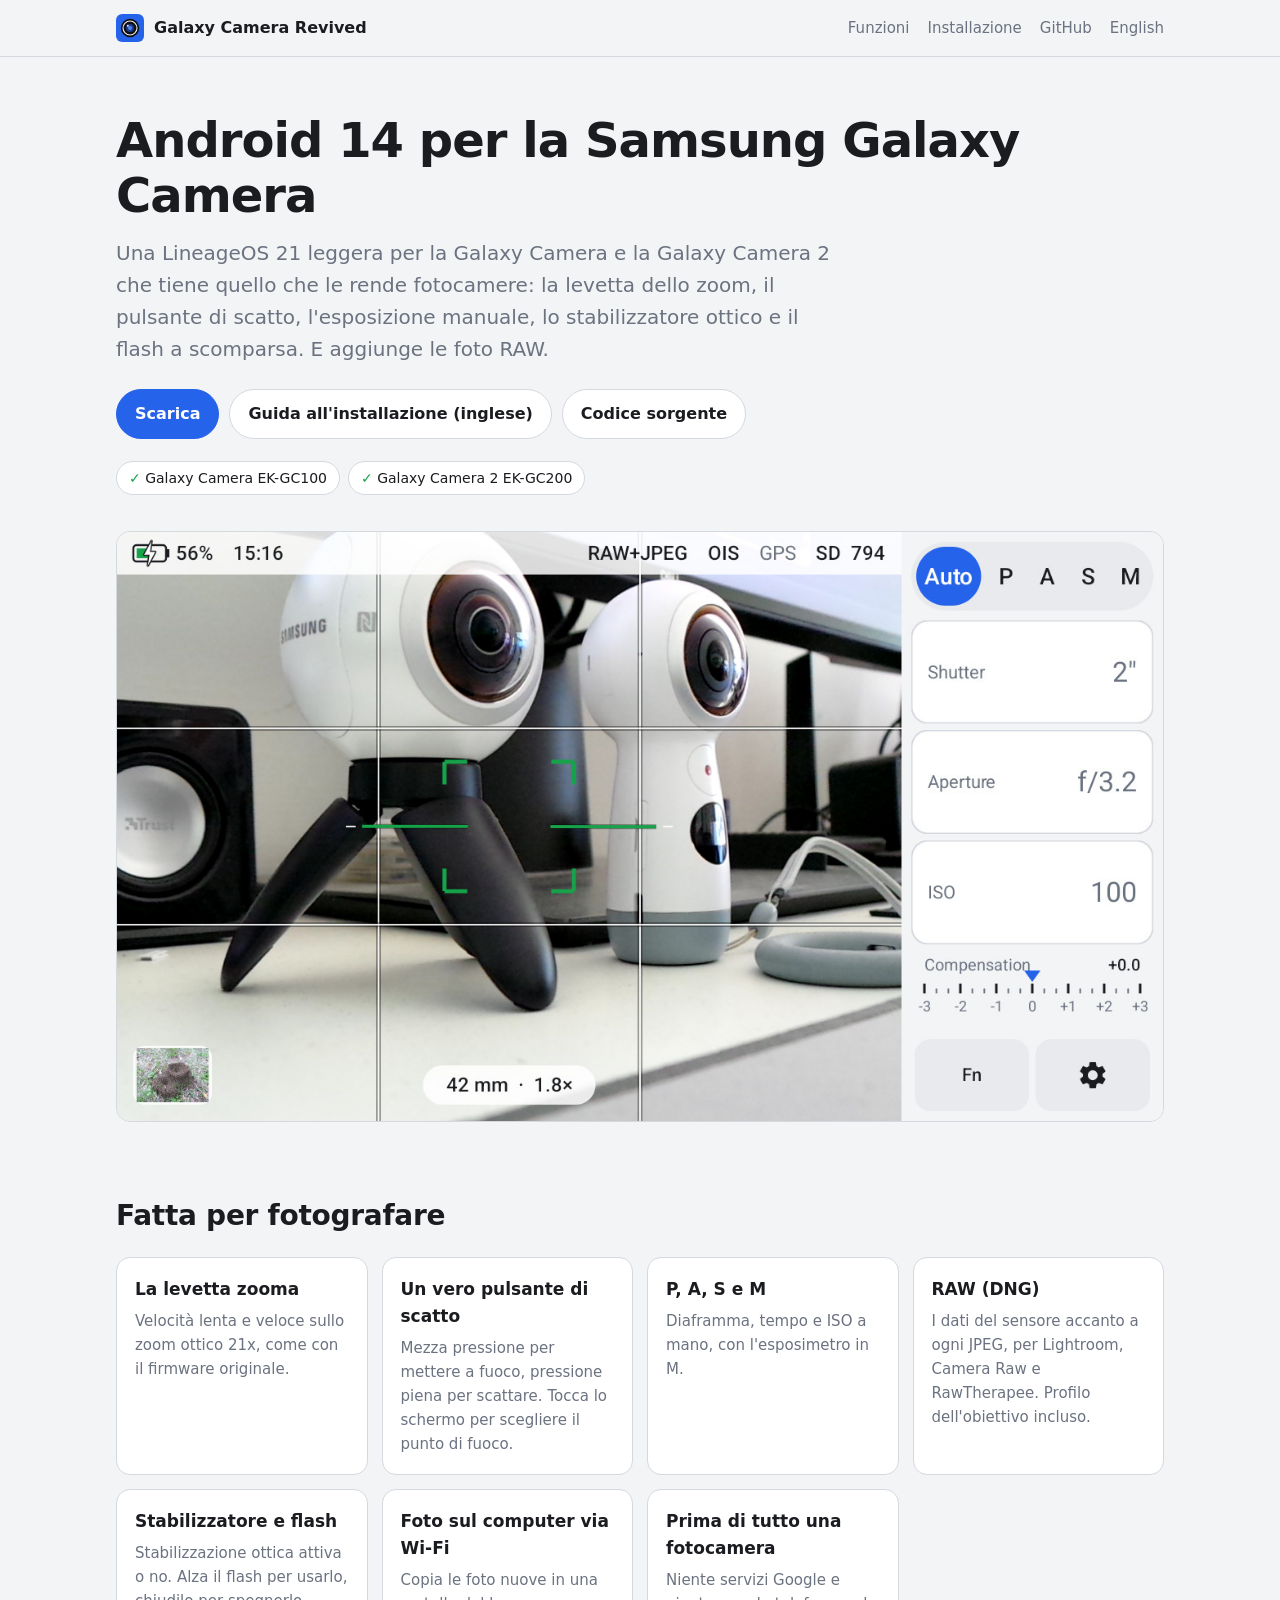
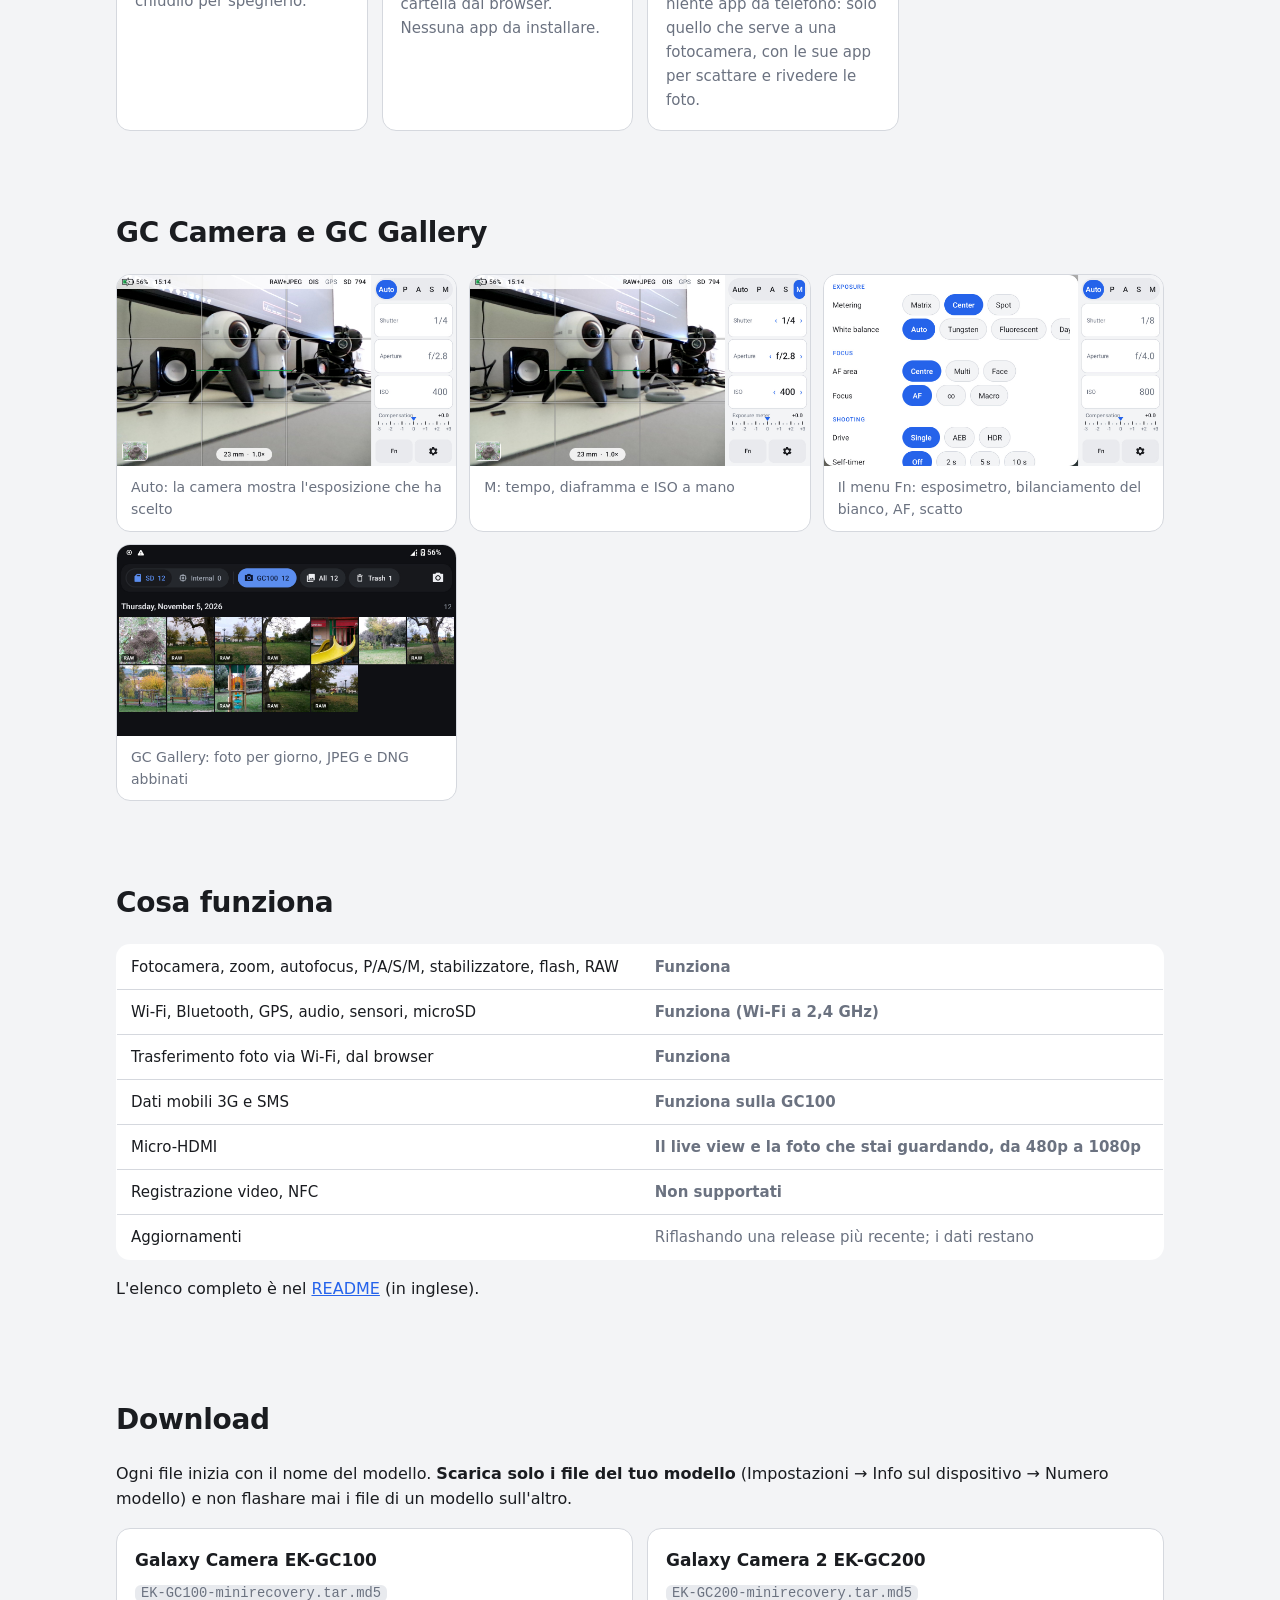
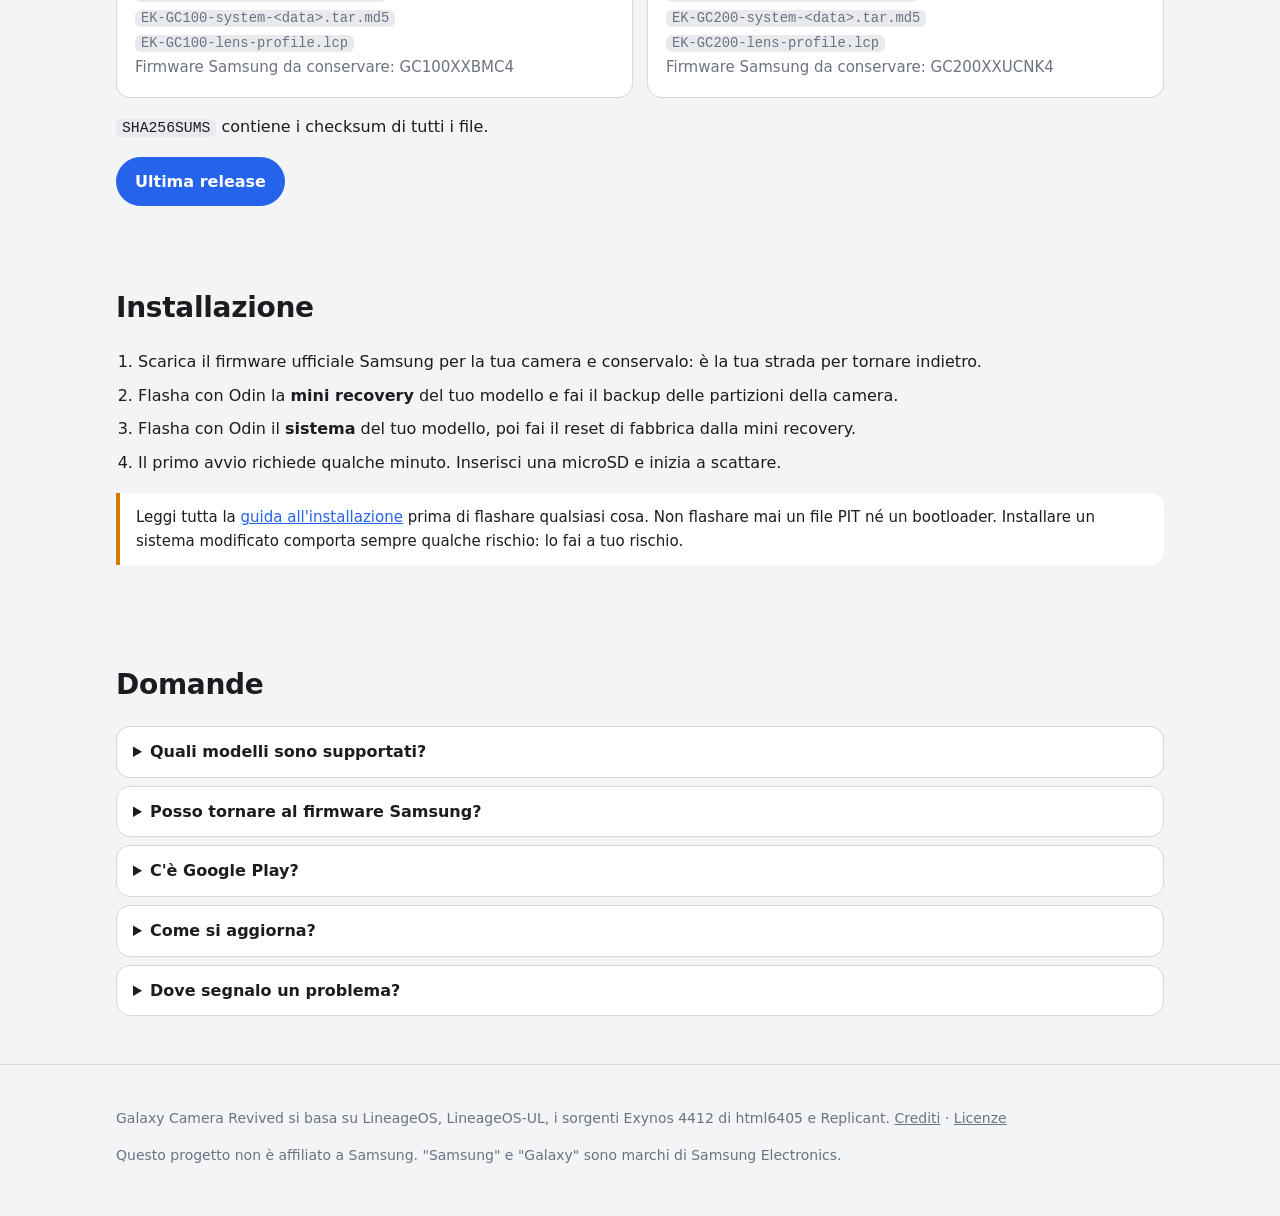
==== commit 94170003: "Docs: Wi-Fi transfer, 2.4 GHz only, restricted networking note - README and the site list the Wi-Fi " ====
--- a/docs/it/index.html
+++ b/docs/it/index.html
@@ -98,6 +98,7 @@
       <div class="card"><h3>P, A, S e M</h3><p>Diaframma, tempo e ISO a mano, con l'esposimetro in M.</p></div>
       <div class="card"><h3>RAW (DNG)</h3><p>I dati del sensore accanto a ogni JPEG, per Lightroom, Camera Raw e RawTherapee. Profilo dell'obiettivo incluso.</p></div>
       <div class="card"><h3>Stabilizzatore e flash</h3><p>Stabilizzazione ottica attiva o no. Alza il flash per usarlo, chiudilo per spegnerlo.</p></div>
+      <div class="card"><h3>Foto sul computer via Wi-Fi</h3><p>Copia le foto nuove in una cartella dal browser. Nessuna app da installare.</p></div>
       <div class="card"><h3>Prima di tutto una fotocamera</h3><p>Niente servizi Google e niente app da telefono: solo quello che serve a una fotocamera, con le sue app per scattare e rivedere le foto.</p></div>
     </div>
   </section>
@@ -117,6 +118,7 @@
     <table class="status">
       <tr><td>Fotocamera, zoom, autofocus, P/A/S/M, stabilizzatore, flash, RAW</td><td class="ok">Funziona</td></tr>
       <tr><td>Wi-Fi, Bluetooth, GPS, audio, sensori, microSD</td><td class="ok">Funziona (Wi-Fi a 2,4 GHz)</td></tr>
+      <tr><td>Trasferimento foto via Wi-Fi, dal browser</td><td class="ok">Funziona</td></tr>
       <tr><td>Dati mobili 3G e SMS</td><td class="ok">Funziona sulla GC100</td></tr>
       <tr><td>Micro-HDMI</td><td class="ok">Il live view e la foto che stai guardando, da 480p a 1080p</td></tr>
       <tr><td>Registrazione video, NFC</td><td class="no">Non supportati</td></tr>
